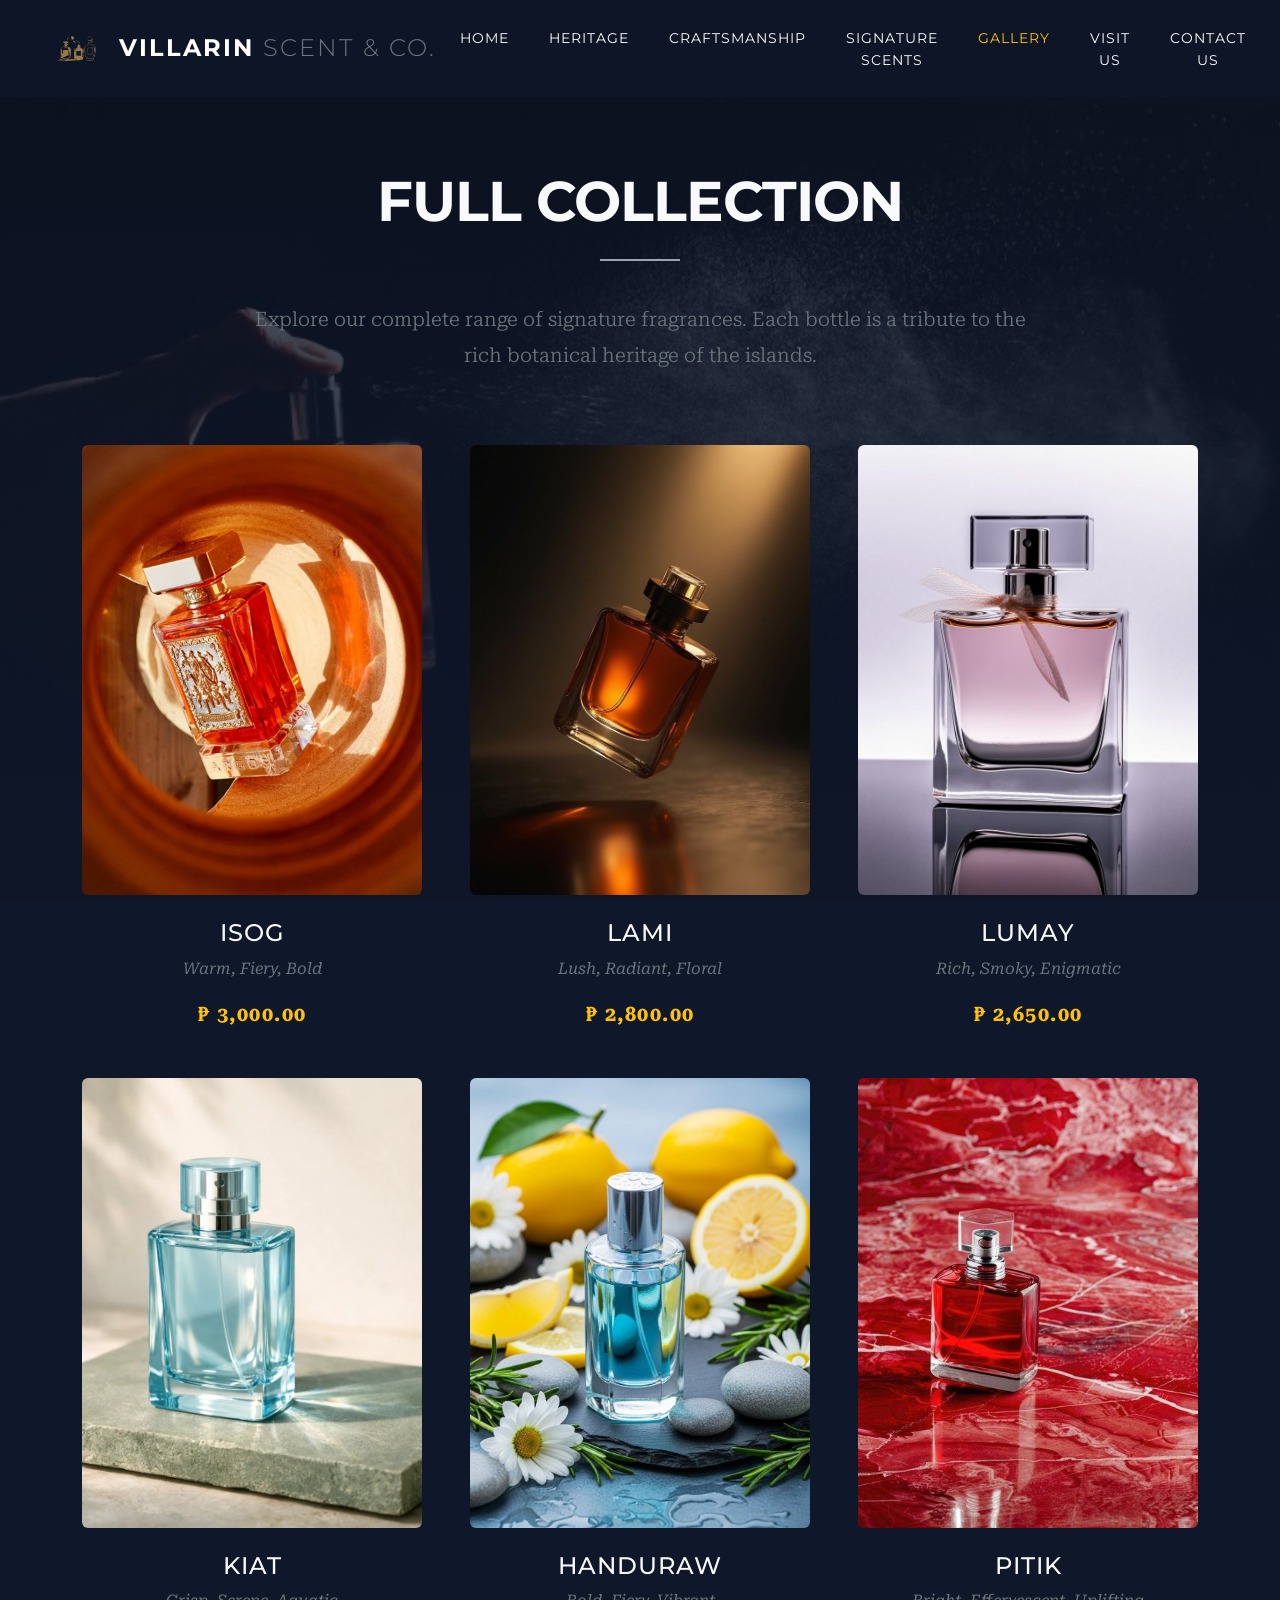
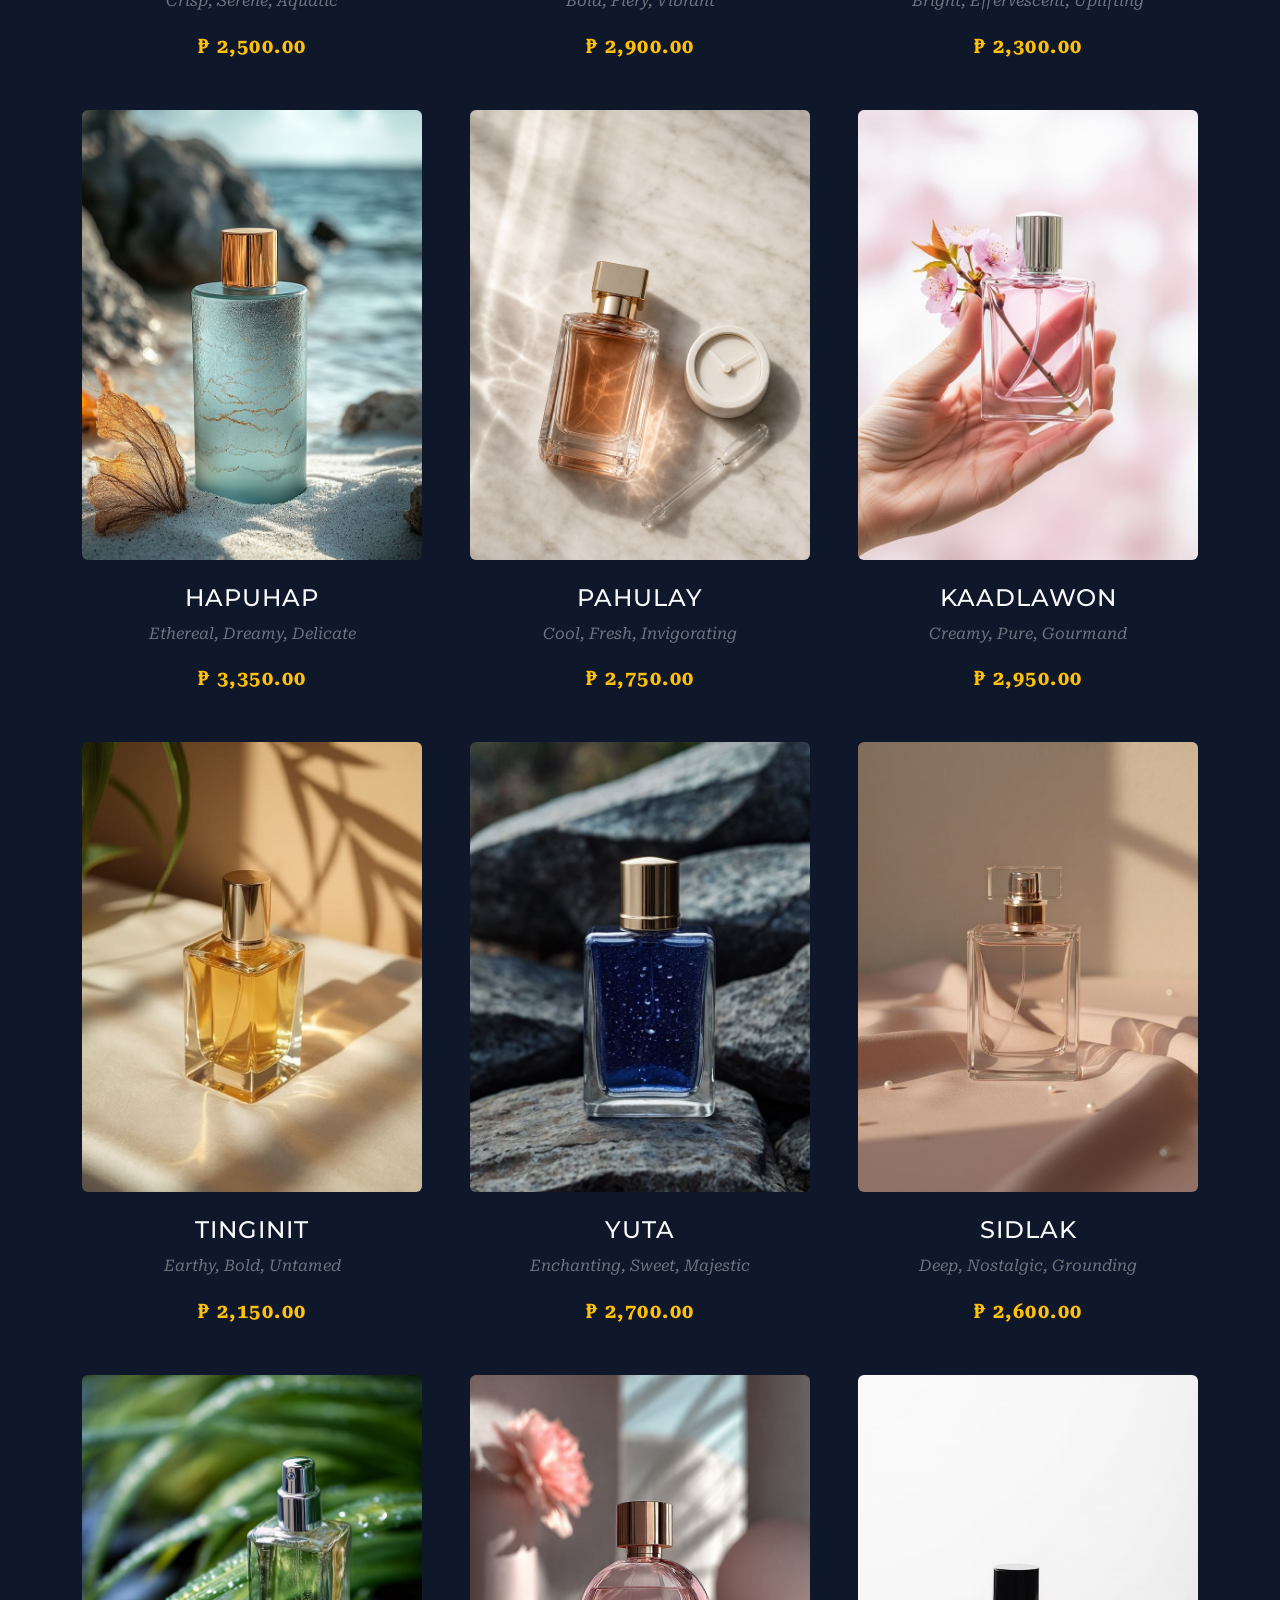
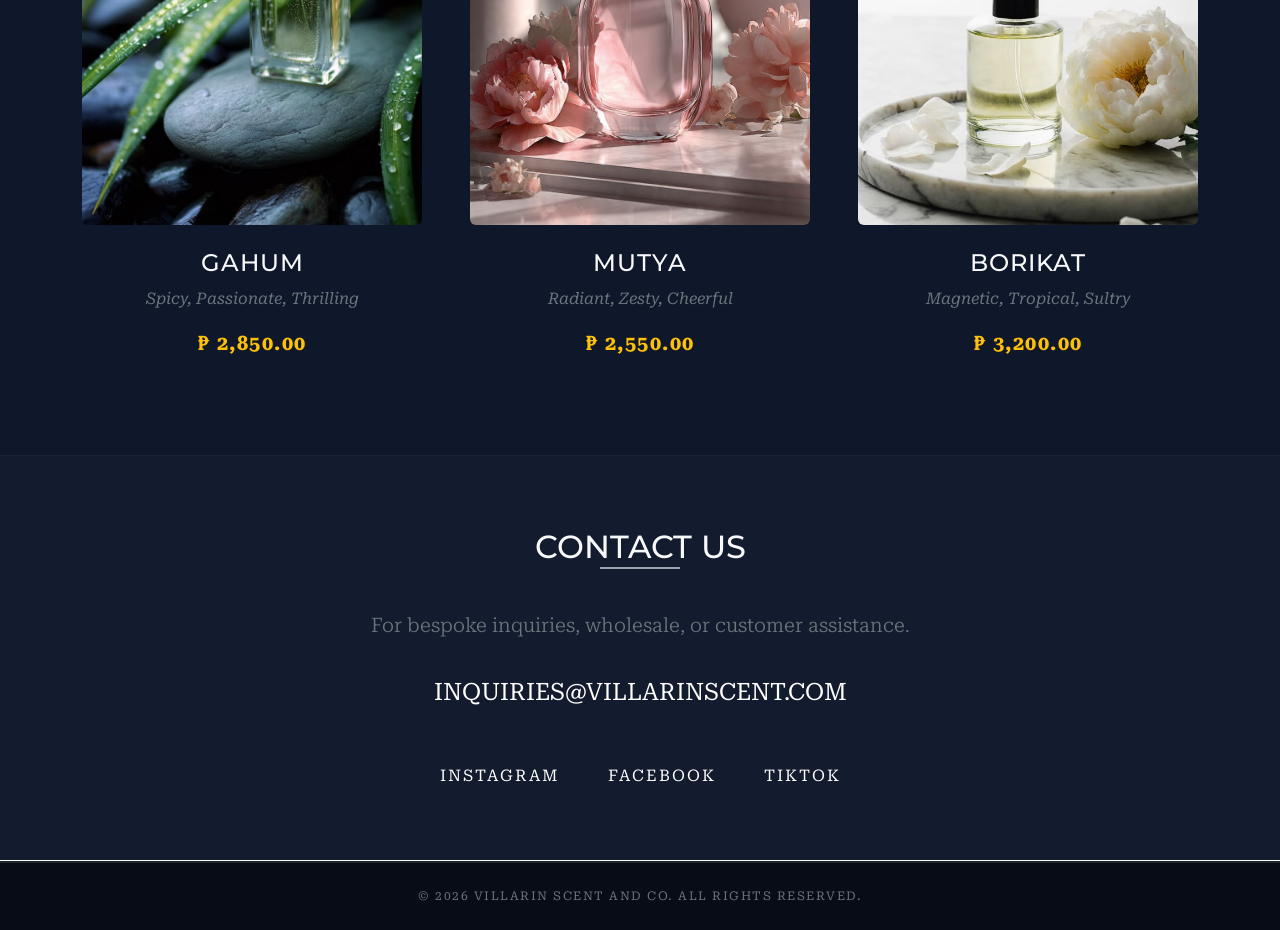
==== gallery.html @ 228c2912 "[adding gallery.html - full collection]" ====
<!DOCTYPE html>
<html lang="en">
<head>
    <meta charset="UTF-8">
    <meta name="viewport" content="width=device-width, initial-scale=1.0">
    <title>Gallery | Villarin Scent and Co.</title>
    
    <link rel="preconnect" href="https://fonts.googleapis.com">
    <link rel="preconnect" href="https://fonts.gstatic.com" crossorigin>
    <link href="https://fonts.googleapis.com/css2?family=Montserrat:wght@400;600;800&family=Roboto+Serif:ital,wght@0,300;0,400;1,300&display=swap" rel="stylesheet">
    
    <link href="https://cdn.jsdelivr.net/npm/bootstrap@5.3.3/dist/css/bootstrap.min.css" rel="stylesheet">
    <link rel="stylesheet" href="css/style.css">
</head>

<body class="text-light">

    <div class="global-bg"></div>

    <nav class="navbar navbar-expand-lg fixed-top glass-panel py-3">
        <div class="container-fluid px-4 px-md-5">
            <a href="index.html#home" class="navbar-brand d-flex align-items-center gap-3">
                <img src="images/villarin scent and co. logo.png" alt="Villarin Logo" class="brand-icon">
                <span class="fs-4 fw-bolder text-white text-uppercase" style="letter-spacing: 2px;">Villarin <span class="fw-light text-secondary">Scent & Co.</span></span>
            </a>
            
            <button class="navbar-toggler border-0 shadow-none text-white fs-2 p-0" type="button" data-bs-toggle="collapse" data-bs-target="#mainNav"> ☰ </button>
            
            <div class="collapse navbar-collapse" id="mainNav">
                <ul class="navbar-nav ms-auto gap-lg-4 text-center mt-4 mt-lg-0">
                    <li class="nav-item"><a class="nav-link custom-nav-link text-white text-uppercase" href="index.html#home">Home</a></li>
                    <li class="nav-item"><a class="nav-link custom-nav-link text-white text-uppercase" href="index.html#heritage">Heritage</a></li>
                    <li class="nav-item"><a class="nav-link custom-nav-link text-white text-uppercase" href="index.html#craftsmanship">Craftsmanship</a></li>
                    <li class="nav-item"><a class="nav-link custom-nav-link text-white text-uppercase" href="index.html#signature-scents">Signature Scents</a></li>
                    <li class="nav-item"><a class="nav-link text-warning text-uppercase position-relative" style="letter-spacing: 1px; font-size: 0.85rem;" href="gallery.html">Gallery</a></li>
                    <li class="nav-item"><a class="nav-link custom-nav-link text-white text-uppercase" href="index.html#visit-us">Visit Us</a></li>
                    <li class="nav-item"><a class="nav-link custom-nav-link text-white text-uppercase" href="#contact-us">Contact Us</a></li>
                </ul>
            </div>
        </div>
    </nav>

    <section class="pt-5 mt-5 pb-2 scroll-reveal">
        <div class="container text-center pt-5 mt-4">
            <h1 class="display-4 fw-bolder text-uppercase mb-0" style="letter-spacing: -1px;">Full Collection</h1>
            <div class="divider mt-4"></div>
            <p class="lead text-secondary mx-auto" style="max-width: 800px; line-height: 1.8;">
                Explore our complete range of signature fragrances. Each bottle is a tribute to the rich botanical heritage of the islands.
            </p>
        </div>
    </section>

    <section class="pb-5 my-5 scroll-reveal">
        <div class="container">
            <div class="row g-5 justify-content-center">
                
                <div class="col-md-6 col-lg-4">
                    <div class="product-card w-100 h-100" style="flex: auto;">
                        <div class="product-image rounded" style="background-image: url('images/Isog.jpg');">
                            <a href="#" class="image-overlay view-details-btn" 
                               data-title="Isog" 
                               data-price="₱ 3,000.00" 
                               data-notes="Black Pepper, Smoked Vetiver, Roasted Cacao" 
                               data-desc="A fierce, unapologetic scent capturing the bold spirit of tropical nights, blending smoky woods and sharp spices for a confident, lasting impression." 
                               data-image="images/Isog.jpg">
                               <span class="text-uppercase border border-white text-white py-2 px-4">View Details</span>
                            </a>
                        </div>
                        <h3 class="text-uppercase mt-4 fs-4 text-center" style="letter-spacing: 1px;">Isog</h3>
                        <p class="text-secondary fst-italic text-center mt-2">Warm, Fiery, Bold</p>
                        <div class="text-warning fw-bold text-center mt-2 fs-5" style="letter-spacing: 1.5px;">₱ 3,000.00</div>
                    </div>
                </div>

                <div class="col-md-6 col-lg-4">
                    <div class="product-card w-100 h-100" style="flex: auto;">
                        <div class="product-image rounded" style="background-image: url('images/Lami.jpg');">
                            <a href="#" class="image-overlay view-details-btn" 
                               data-title="Lami" 
                               data-price="₱ 2,800.00" 
                               data-notes="Toasted Coconut, Cassava Syrup, Vanilla Extract" 
                               data-desc="An irresistibly gourmand aura that melts into the skin like a decadent native dessert, designed to tempt and intoxicate the senses." 
                               data-image="images/Lami.jpg">
                               <span class="text-uppercase border border-white text-white py-2 px-4">View Details</span>
                            </a>
                        </div>
                        <h3 class="text-uppercase mt-4 fs-4 text-center" style="letter-spacing: 1px;">Lami</h3>
                        <p class="text-secondary fst-italic text-center mt-2">Lush, Radiant, Floral</p>
                        <div class="text-warning fw-bold text-center mt-2 fs-5" style="letter-spacing: 1.5px;">₱ 2,800.00</div>
                    </div>
                </div>

                <div class="col-md-6 col-lg-4">
                    <div class="product-card w-100 h-100" style="flex: auto;">
                        <div class="product-image rounded" style="background-image: url('images/Lumay.jpg');">
                            <a href="#" class="image-overlay view-details-btn" 
                               data-title="Lumay" 
                               data-price="₱ 2,650.00" 
                               data-notes="Night-Blooming Jasmine, Agarwood (Oud), Manila Elemi" 
                               data-desc="A mysterious elixir inspired by traditional love potions, weaving dark florals and rich resins into a magnetic, hypnotic trail." 
                               data-image="images/Lumay.jpg">
                               <span class="text-uppercase border border-white text-white py-2 px-4">View Details</span>
                            </a>
                        </div>
                        <h3 class="text-uppercase mt-4 fs-4 text-center" style="letter-spacing: 1px;">Lumay</h3>
                        <p class="text-secondary fst-italic text-center mt-2">Rich, Smoky, Enigmatic</p>
                        <div class="text-warning fw-bold text-center mt-2 fs-5" style="letter-spacing: 1.5px;">₱ 2,650.00</div>
                    </div>
                </div>

                <div class="col-md-6 col-lg-4">
                    <div class="product-card w-100 h-100" style="flex: auto;">
                        <div class="product-image rounded" style="background-image: url('images/Kiat.jpg');">
                            <a href="#" class="image-overlay view-details-btn" 
                               data-title="Kiat" 
                               data-price="₱ 2,500.00" 
                               data-notes="Calamansi, Green Mango, Pink Peppercorn" 
                               data-desc="A slightly mischievous and highly energetic burst of zesty local citrus, perfect for a playful, carefree spirit dancing under the sun." 
                               data-image="images/Kiat.jpg">
                               <span class="text-uppercase border border-white text-white py-2 px-4">View Details</span>
                            </a>
                        </div>
                        <h3 class="text-uppercase mt-4 fs-4 text-center" style="letter-spacing: 1px;">Kiat</h3>
                        <p class="text-secondary fst-italic text-center mt-2">Crisp, Serene, Aquatic</p>
                        <div class="text-warning fw-bold text-center mt-2 fs-5" style="letter-spacing: 1.5px;">₱ 2,500.00</div>
                    </div>
                </div>

                <div class="col-md-6 col-lg-4">
                    <div class="product-card w-100 h-100" style="flex: auto;">
                        <div class="product-image rounded" style="background-image: url('images/Handuraw.jpg');">
                            <a href="#" class="image-overlay view-details-btn" 
                               data-title="Handuraw" 
                               data-price="₱ 2,900.00" 
                               data-notes="Petrichor, Bamboo Leaves, Pandan, Cedarwood" 
                               data-desc="A dreamy fragrance that carries the comforting breeze of the province, blending the soothing essence of damp earth with fresh greenery." 
                               data-image="images/Handuraw.jpg">
                               <span class="text-uppercase border border-white text-white py-2 px-4">View Details</span>
                            </a>
                        </div>
                        <h3 class="text-uppercase mt-4 fs-4 text-center" style="letter-spacing: 1px;">Handuraw</h3>
                        <p class="text-secondary fst-italic text-center mt-2">Bold, Fiery, Vibrant</p>
                        <div class="text-warning fw-bold text-center mt-2 fs-5" style="letter-spacing: 1.5px;">₱ 2,900.00</div>
                    </div>
                </div>

                <div class="col-md-6 col-lg-4">
                    <div class="product-card w-100 h-100" style="flex: auto;">
                        <div class="product-image rounded" style="background-image: url('images/Pitik.jpg');">
                            <a href="#" class="image-overlay view-details-btn" 
                               data-title="Pitik" 
                               data-price="₱ 2,300.00" 
                               data-notes="Cardamom, Rose Petals, Warm Amber" 
                               data-desc="A rhythmic scent mimicking a quickening pulse, balancing soft, warm spices with delicate floral whispers for moments of deep romance." 
                               data-image="images/Pitik.jpg">
                               <span class="text-uppercase border border-white text-white py-2 px-4">View Details</span>
                            </a>
                        </div>
                        <h3 class="text-uppercase mt-4 fs-4 text-center" style="letter-spacing: 1px;">Pitik</h3>
                        <p class="text-secondary fst-italic text-center mt-2">Bright, Effervescent, Uplifting</p>
                        <div class="text-warning fw-bold text-center mt-2 fs-5" style="letter-spacing: 1.5px;">₱ 2,300.00</div>
                    </div>
                </div>

                <div class="col-md-6 col-lg-4">
                    <div class="product-card w-100 h-100" style="flex: auto;">
                        <div class="product-image rounded" style="background-image: url('images/Hapuhap.jpg');">
                            <a href="#" class="image-overlay view-details-btn" 
                               data-title="Hapuhap" 
                               data-price="₱ 3,350.00" 
                               data-notes="Rice Milk, Orris Root, Cashmeran" 
                               data-desc="A gentle, powdery fragrance that feels like a soft caress on the skin, delivering a deeply soothing and milky embrace." 
                               data-image="images/Hapuhap.jpg">
                               <span class="text-uppercase border border-white text-white py-2 px-4">View Details</span>
                            </a>
                        </div>
                        <h3 class="text-uppercase mt-4 fs-4 text-center" style="letter-spacing: 1px;">Hapuhap</h3>
                        <p class="text-secondary fst-italic text-center mt-2">Ethereal, Dreamy, Delicate</p>
                        <div class="text-warning fw-bold text-center mt-2 fs-5" style="letter-spacing: 1.5px;">₱ 3,350.00</div>
                    </div>
                </div>

                <div class="col-md-6 col-lg-4">
                    <div class="product-card w-100 h-100" style="flex: auto;">
                        <div class="product-image rounded" style="background-image: url('images/Pahulay.jpg');">
                            <a href="#" class="image-overlay view-details-btn" 
                               data-title="Pahulay" 
                               data-price="₱ 2,750.00" 
                               data-notes="Eucalyptus, Copal Resin, White Tea" 
                               data-desc="A serene, restorative escape that wraps the wearer in a quiet blanket of calming herbs and soft woods for absolute relaxation." 
                               data-image="images/Pahulay.jpg">
                               <span class="text-uppercase border border-white text-white py-2 px-4">View Details</span>
                            </a>
                        </div>
                        <h3 class="text-uppercase mt-4 fs-4 text-center" style="letter-spacing: 1px;">Pahulay</h3>
                        <p class="text-secondary fst-italic text-center mt-2">Cool, Fresh, Invigorating</p>
                        <div class="text-warning fw-bold text-center mt-2 fs-5" style="letter-spacing: 1.5px;">₱ 2,750.00</div>
                    </div>
                </div>

                <div class="col-md-6 col-lg-4">
                    <div class="product-card w-100 h-100" style="flex: auto;">
                        <div class="product-image rounded" style="background-image: url('images/Kaadlawon.jpg');">
                            <a href="#" class="image-overlay view-details-btn" 
                               data-title="Kaadlawon" 
                               data-price="₱ 2,950.00" 
                               data-notes="Morning Dew, Lemongrass, Pomelo" 
                               data-desc="A crisp, dewy scent embodying the quiet promise of early morning, washing over the skin with clean, green clarity." 
                               data-image="images/Kaadlawon.jpg">
                               <span class="text-uppercase border border-white text-white py-2 px-4">View Details</span>
                            </a>
                        </div>
                        <h3 class="text-uppercase mt-4 fs-4 text-center" style="letter-spacing: 1px;">Kaadlawon</h3>
                        <p class="text-secondary fst-italic text-center mt-2">Creamy, Pure, Gourmand</p>
                        <div class="text-warning fw-bold text-center mt-2 fs-5" style="letter-spacing: 1.5px;">₱ 2,950.00</div>
                    </div>
                </div>

                <div class="col-md-6 col-lg-4">
                    <div class="product-card w-100 h-100" style="flex: auto;">
                        <div class="product-image rounded" style="background-image: url('images/Tinginit.jpg');">
                            <a href="#" class="image-overlay view-details-btn" 
                               data-title="Tinginit" 
                               data-price="₱ 2,150.00" 
                               data-notes="Pineapple, Coconut Water, Sea Breeze Accord" 
                               data-desc="A sun-drenched celebration of the tropical dry season, radiating pure heat and joy through ripe fruits and warm, salty breezes." 
                               data-image="images/Tinginit.jpg">
                               <span class="text-uppercase border border-white text-white py-2 px-4">View Details</span>
                            </a>
                        </div>
                        <h3 class="text-uppercase mt-4 fs-4 text-center" style="letter-spacing: 1px;">Tinginit</h3>
                        <p class="text-secondary fst-italic text-center mt-2">Earthy, Bold, Untamed</p>
                        <div class="text-warning fw-bold text-center mt-2 fs-5" style="letter-spacing: 1.5px;">₱ 2,150.00</div>
                    </div>
                </div>

                <div class="col-md-6 col-lg-4">
                    <div class="product-card w-100 h-100" style="flex: auto;">
                        <div class="product-image rounded" style="background-image: url('images/Yuta.jpg');">
                            <a href="#" class="image-overlay view-details-btn" 
                               data-title="Yuta" 
                               data-price="₱ 2,700.00" 
                               data-notes="Vetiver Roots, Oakmoss, Sun-baked Clay" 
                               data-desc="A raw, grounding tribute to fertile island soil, evoking the nostalgic sensation of walking barefoot on sun-warmed clay." 
                               data-image="images/Yuta.jpg">
                               <span class="text-uppercase border border-white text-white py-2 px-4">View Details</span>
                            </a>
                        </div>
                        <h3 class="text-uppercase mt-4 fs-4 text-center" style="letter-spacing: 1px;">Yuta</h3>
                        <p class="text-secondary fst-italic text-center mt-2">Enchanting, Sweet, Majestic</p>
                        <div class="text-warning fw-bold text-center mt-2 fs-5" style="letter-spacing: 1.5px;">₱ 2,700.00</div>
                    </div>
                </div>

                <div class="col-md-6 col-lg-4">
                    <div class="product-card w-100 h-100" style="flex: auto;">
                        <div class="product-image rounded" style="background-image: url('images/Sidlak.jpg');">
                            <a href="#" class="image-overlay view-details-btn" 
                               data-title="Sidlak" 
                               data-price="₱ 2,600.00" 
                               data-notes="Star Fruit (Balimbing), Ambergris, Ginger" 
                               data-desc="A brilliantly radiant fragrance that catches the light, sparkling with vibrant, juicy fruits before drying down to a golden finish." 
                               data-image="images/Sidlak.jpg">
                               <span class="text-uppercase border border-white text-white py-2 px-4">View Details</span>
                            </a>
                        </div>
                        <h3 class="text-uppercase mt-4 fs-4 text-center" style="letter-spacing: 1px;">Sidlak</h3>
                        <p class="text-secondary fst-italic text-center mt-2">Deep, Nostalgic, Grounding</p>
                        <div class="text-warning fw-bold text-center mt-2 fs-5" style="letter-spacing: 1.5px;">₱ 2,600.00</div>
                    </div>
                </div>

                <div class="col-md-6 col-lg-4">
                    <div class="product-card w-100 h-100" style="flex: auto;">
                        <div class="product-image rounded" style="background-image: url('images/Gahum.jpg');">
                            <a href="#" class="image-overlay view-details-btn" 
                               data-title="Gahum" 
                               data-price="₱ 2,850.00" 
                               data-notes="Philippine Mahogany, Tobacco Leaf, Dark Amber" 
                               data-desc="An authoritative, majestic blend grounded in ancient trees and rich earth, radiating a quiet but undeniable natural strength." 
                               data-image="images/Gahum.jpg">
                               <span class="text-uppercase border border-white text-white py-2 px-4">View Details</span>
                            </a>
                        </div>
                        <h3 class="text-uppercase mt-4 fs-4 text-center" style="letter-spacing: 1px;">Gahum</h3>
                        <p class="text-secondary fst-italic text-center mt-2">Spicy, Passionate, Thrilling</p>
                        <div class="text-warning fw-bold text-center mt-2 fs-5" style="letter-spacing: 1.5px;">₱ 2,850.00</div>
                    </div>
                </div>

                <div class="col-md-6 col-lg-4">
                    <div class="product-card w-100 h-100" style="flex: auto;">
                        <div class="product-image rounded" style="background-image: url('images/Mutya.jpg');">
                            <a href="#" class="image-overlay view-details-btn" 
                               data-title="Mutya" 
                               data-price="₱ 2,550.00" 
                               data-notes="Water Lily, Sea Salt, Sampaguita" 
                               data-desc="A luminous, graceful scent highlighting raw natural beauty, glowing with a watery freshness reminiscent of pearls resting on tropical shores." 
                               data-image="images/Mutya.jpg">
                               <span class="text-uppercase border border-white text-white py-2 px-4">View Details</span>
                            </a>
                        </div>
                        <h3 class="text-uppercase mt-4 fs-4 text-center" style="letter-spacing: 1px;">Mutya</h3>
                        <p class="text-secondary fst-italic text-center mt-2">Radiant, Zesty, Cheerful</p>
                        <div class="text-warning fw-bold text-center mt-2 fs-5" style="letter-spacing: 1.5px;">₱ 2,550.00</div>
                    </div>
                </div>

                <div class="col-md-6 col-lg-4">
                    <div class="product-card w-100 h-100" style="flex: auto;">
                        <div class="product-image rounded" style="background-image: url('images/Borikat.jpg');">
                            <a href="#" class="image-overlay view-details-btn" 
                               data-title="Borikat" 
                               data-price="₱ 3,200.00" 
                               data-notes="Frangipani (Kalachuchi), Guaiac Wood, Tonka Bean" 
                               data-desc="A hauntingly beautiful blend of rare island blooms and deep woods, creating a sillage that lingers in the room long after you leave." 
                               data-image="images/Borikat.jpg">
                               <span class="text-uppercase border border-white text-white py-2 px-4">View Details</span>
                            </a>
                        </div>
                        <h3 class="text-uppercase mt-4 fs-4 text-center" style="letter-spacing: 1px;">Borikat</h3>
                        <p class="text-secondary fst-italic text-center mt-2">Magnetic, Tropical, Sultry</p>
                        <div class="text-warning fw-bold text-center mt-2 fs-5" style="letter-spacing: 1.5px;">₱ 3,200.00</div>
                    </div>
                </div>

            </div>
        </div>
    </section>

    <section id="contact-us" class="bg-alt pt-5 mt-5 pb-4 mb-0 scroll-reveal">
        <div class="container text-center py-4">
            <h2 class="text-uppercase mb-0">Contact Us</h2>
            <div class="divider"></div>
            <p class="lead text-secondary">For bespoke inquiries, wholesale, or customer assistance.</p>
            <a href="mailto:inquiries@villarinscent.com" class="email-link mt-3 text-uppercase text-white text-decoration-none pb-1 fs-4 d-inline-block">inquiries@villarinscent.com</a>
            
            <div class="d-flex justify-content-center gap-5 mt-5 pb-4">
                <a href="#" class="social-link text-white text-uppercase text-decoration-none" style="letter-spacing: 2px;">Instagram</a>
                <a href="#" class="social-link text-white text-uppercase text-decoration-none" style="letter-spacing: 2px;">Facebook</a>
                <a href="#" class="social-link text-white text-uppercase text-decoration-none" style="letter-spacing: 2px;">TikTok</a>
            </div>
        </div>
    </section>

    <footer class="text-center py-4 border-top border-secondary border-opacity-25" style="background-color: #080c17;">
        <p class="mb-0 text-secondary text-uppercase" style="font-size: 0.75rem; letter-spacing: 1.5px;">&copy; 2026 Villarin Scent and Co. All rights reserved.</p>
    </footer>

    <div class="modal fade" id="productModal" tabindex="-1" aria-hidden="true">
        <div class="modal-dialog modal-dialog-centered modal-xl">
            <div class="modal-content glass-panel border-secondary border-opacity-25 text-light overflow-hidden">
                <button type="button" class="btn-close btn-close-white position-absolute top-0 end-0 m-4 z-3" data-bs-dismiss="modal" aria-label="Close"></button>
                <div class="row g-0">
                    <div class="col-lg-6" id="modal-img" style="min-height: 400px; background-size: cover; background-position: center;"></div>
                    <div class="col-lg-6 p-4 p-md-5 d-flex flex-column justify-content-center">
                        <h3 id="modal-title" class="text-uppercase mb-2 display-6">Product Title</h3>
                        <div class="text-warning fw-bold fs-4 mb-4" id="modal-price">₱ 0.00</div>
                        <div style="width: 40px; height: 2px; background-color: #9ca3af; margin-bottom: 1.5rem;"></div>
                        <p id="modal-desc" class="line-height-lg text-light mb-4">Description</p>
                        
                        <div class="p-4 mb-4 border-start border-warning border-3" style="background: rgba(255, 255, 255, 0.03);">
                            <span class="text-uppercase text-secondary d-block mb-2" style="font-size: 0.85rem; letter-spacing: 2px;">Key Notes:</span>
                            <p id="modal-notes-text" class="fst-italic mb-0">Notes go here.</p>
                        </div>
                        
                        <a href="#contact-us" id="modal-buy-btn" class="cta-button text-uppercase d-inline-block px-5 py-3 text-center" style="width: fit-content;">Inquire Now</a>
                    </div>
                </div>
            </div>
        </div>
    </div>

    <script src="https://cdn.jsdelivr.net/npm/bootstrap@5.3.3/dist/js/bootstrap.bundle.min.js"></script>
    <script src="js/script.js"></script>
    
</body>
</html>
---- css/style.css ----
html {
    scroll-behavior: smooth;
    scroll-padding-top: 100px; 
}

:root {
    --color-dark: #0f172a;
    --font-heading: 'Montserrat', sans-serif;
    --font-body: 'Roboto Serif', serif;
}

body {
    background-color: var(--color-dark);
    font-family: var(--font-body);
    line-height: 1.6;
    -webkit-font-smoothing: antialiased;
    overflow-x: hidden;
}

h1, h2, h3, h4, h5, h6, .navbar-brand, .nav-link, .cta-button {
    font-family: var(--font-heading);
}

/* Global Background */
.global-bg {
    position: fixed;
    top: 0;
    left: 0;
    width: 100%;
    height: 100vh;
    background: url('../images/cover.jpg') no-repeat center center/cover;
    z-index: -2;
}

.global-bg::after {
    content: '';
    position: absolute;
    top: 0;
    left: 0;
    width: 100%;
    height: 100%;
    background: linear-gradient(to bottom, rgba(15, 23, 42, 0.7), rgba(15, 23, 42, 0.95));
}

/* Glassmorphism Reusable Class */
.glass-panel {
    background: rgba(15, 23, 42, 0.75) !important;
    backdrop-filter: blur(16px);
    -webkit-backdrop-filter: blur(16px);
}

.bg-alt {
    background-color: rgba(255, 255, 255, 0.02);
    border-top: 1px solid rgba(255, 255, 255, 0.03);
    border-bottom: 1px solid rgba(255, 255, 255, 0.03);
}

.brand-icon {
    height: 55px; 
    width: auto;
    object-fit: contain;
}

/* Nav Link Hover Underline */
.custom-nav-link {
    font-size: 0.85rem;
    letter-spacing: 1px;
    position: relative;
    padding-bottom: 5px;
    transition: color 0.3s ease;
}

.custom-nav-link::after {
    content: '';
    position: absolute;
    width: 0;
    height: 2px;
    bottom: 0;
    left: 50%;
    background-color: #ffffff;
    transition: all 0.4s cubic-bezier(0.25, 0.8, 0.25, 1);
    transform: translateX(-50%);
}

.custom-nav-link:hover::after {
    width: 100%; 
}

/* Animated Divider */
.divider {
    width: 50px;
    height: 2px;
    background-color: #9ca3af;
    margin: 0 auto 2.5rem auto;
    transition: width 0.6s cubic-bezier(0.25, 0.8, 0.25, 1);
}

.scroll-reveal.active .divider {
    width: 80px; 
}

/* Animations */
.fade-in-load {
    animation: fadeInUp 1.2s cubic-bezier(0.25, 0.8, 0.25, 1) forwards;
    opacity: 0;
    transform: translateY(30px);
}

@keyframes fadeInUp {
    to { opacity: 1; transform: translateY(0); }
}

.scroll-reveal {
    opacity: 0;
    transform: translateY(40px);
    transition: opacity 0.8s ease-out, transform 0.8s cubic-bezier(0.25, 0.8, 0.25, 1);
}

.scroll-reveal.active {
    opacity: 1;
    transform: translateY(0);
}

/* Custom Button Fill Animation */
.cta-button {
    border: 1px solid #ffffff;
    color: #ffffff;
    text-decoration: none;
    letter-spacing: 2px;
    font-size: 0.9rem;
    position: relative;
    overflow: hidden;
    transition: all 0.4s ease;
    z-index: 1;
    background: rgba(255, 255, 255, 0.05);
    backdrop-filter: blur(4px);
    cursor: pointer;
}

.cta-button::before {
    content: '';
    position: absolute;
    top: 0;
    left: 0;
    width: 0%;
    height: 100%;
    background-color: #ffffff;
    transition: all 0.5s cubic-bezier(0.25, 0.8, 0.25, 1);
    z-index: -1;
}

.cta-button:hover::before {
    width: 100%; 
}

.cta-button:hover {
    color: #0f172a;
    box-shadow: 0 0 20px rgba(255, 255, 255, 0.3);
}

/* Carousel & Product Cards */
.carousel-wrapper {
    position: relative;
    display: flex;
    align-items: center;
    width: 100%;
}

.carousel-track {
    display: flex;
    gap: 2.5rem;
    overflow-x: auto;
    scroll-snap-type: x mandatory;
    scroll-behavior: smooth;
    padding-bottom: 2rem;
    scrollbar-width: none;
    -ms-overflow-style: none;
    width: 100%;
}

.carousel-track::-webkit-scrollbar { display: none; }

.product-card {
    flex: 0 0 calc((100% - 5rem) / 3); 
    scroll-snap-align: start;
    transition: transform 0.4s ease, box-shadow 0.4s ease;
}

.product-card:hover {
    transform: translateY(-12px);
    box-shadow: 0 20px 40px -15px rgba(234, 179, 8, 0.15); 
}

.product-image {
    height: 450px; 
    background-color: #080c17;
    background-size: cover; 
    background-position: center; 
    position: relative;
    overflow: hidden; 
}

a.image-overlay {
    position: absolute;
    top: 0; left: 0; width: 100%; height: 100%;
    background: rgba(15, 23, 42, 0.5);
    backdrop-filter: blur(6px);
    -webkit-backdrop-filter: blur(6px);
    display: flex;
    align-items: center;
    justify-content: center;
    opacity: 0;
    text-decoration: none;
    transition: all 0.4s ease;
}

.product-image:hover .image-overlay { opacity: 1; }

.image-overlay span {
    font-family: var(--font-heading);
    font-size: 0.8rem;
    letter-spacing: 2px;
    transform: translateY(20px);
    transition: transform 0.4s cubic-bezier(0.25, 0.8, 0.25, 1);
}

.product-image:hover .image-overlay span { transform: translateY(0); }

/* Carousel Navigation Buttons */
.carousel-btn {
    position: absolute;
    top: 225px;
    background: rgba(15, 23, 42, 0.7);
    border: 1px solid rgba(255, 255, 255, 0.15);
    color: #ffffff;
    width: 55px; height: 55px;
    border-radius: 50%;
    font-size: 1.2rem;
    z-index: 10;
    display: flex; align-items: center; justify-content: center;
    backdrop-filter: blur(8px);
    transition: all 0.4s cubic-bezier(0.25, 0.8, 0.25, 1);
}

.carousel-btn:hover {
    background: #ffffff;
    color: #0f172a;
    transform: scale(1.15);
    box-shadow: 0 0 20px rgba(255, 255, 255, 0.2);
}

.prev-btn { left: -27px; }
.next-btn { right: -27px; }

/* Links */
.email-link::after {
    content: ''; position: absolute; width: 100%; height: 1px; bottom: 0; left: 0;
    background-color: #ffffff;
    transition: width 0.4s cubic-bezier(0.25, 0.8, 0.25, 1);
}

.email-link:hover::after { width: 0%; }
.email-link:hover { color: #9ca3af !important; }

.social-link { transition: color 0.3s ease, transform 0.3s ease; }
.social-link:hover { color: #eab308 !important; transform: translateY(-4px); }

/* Responsive adjustments */
@media (max-width: 950px) { .product-card { flex: 0 0 calc((100% - 2.5rem) / 2); } }
@media (max-width: 600px) { 
    .product-card { flex: 0 0 100%; } 
    .product-image { height: 400px; }
    .prev-btn { left: 10px; } .next-btn { right: 10px; }
    .carousel-btn { width: 45px; height: 45px; font-size: 1rem; }
}
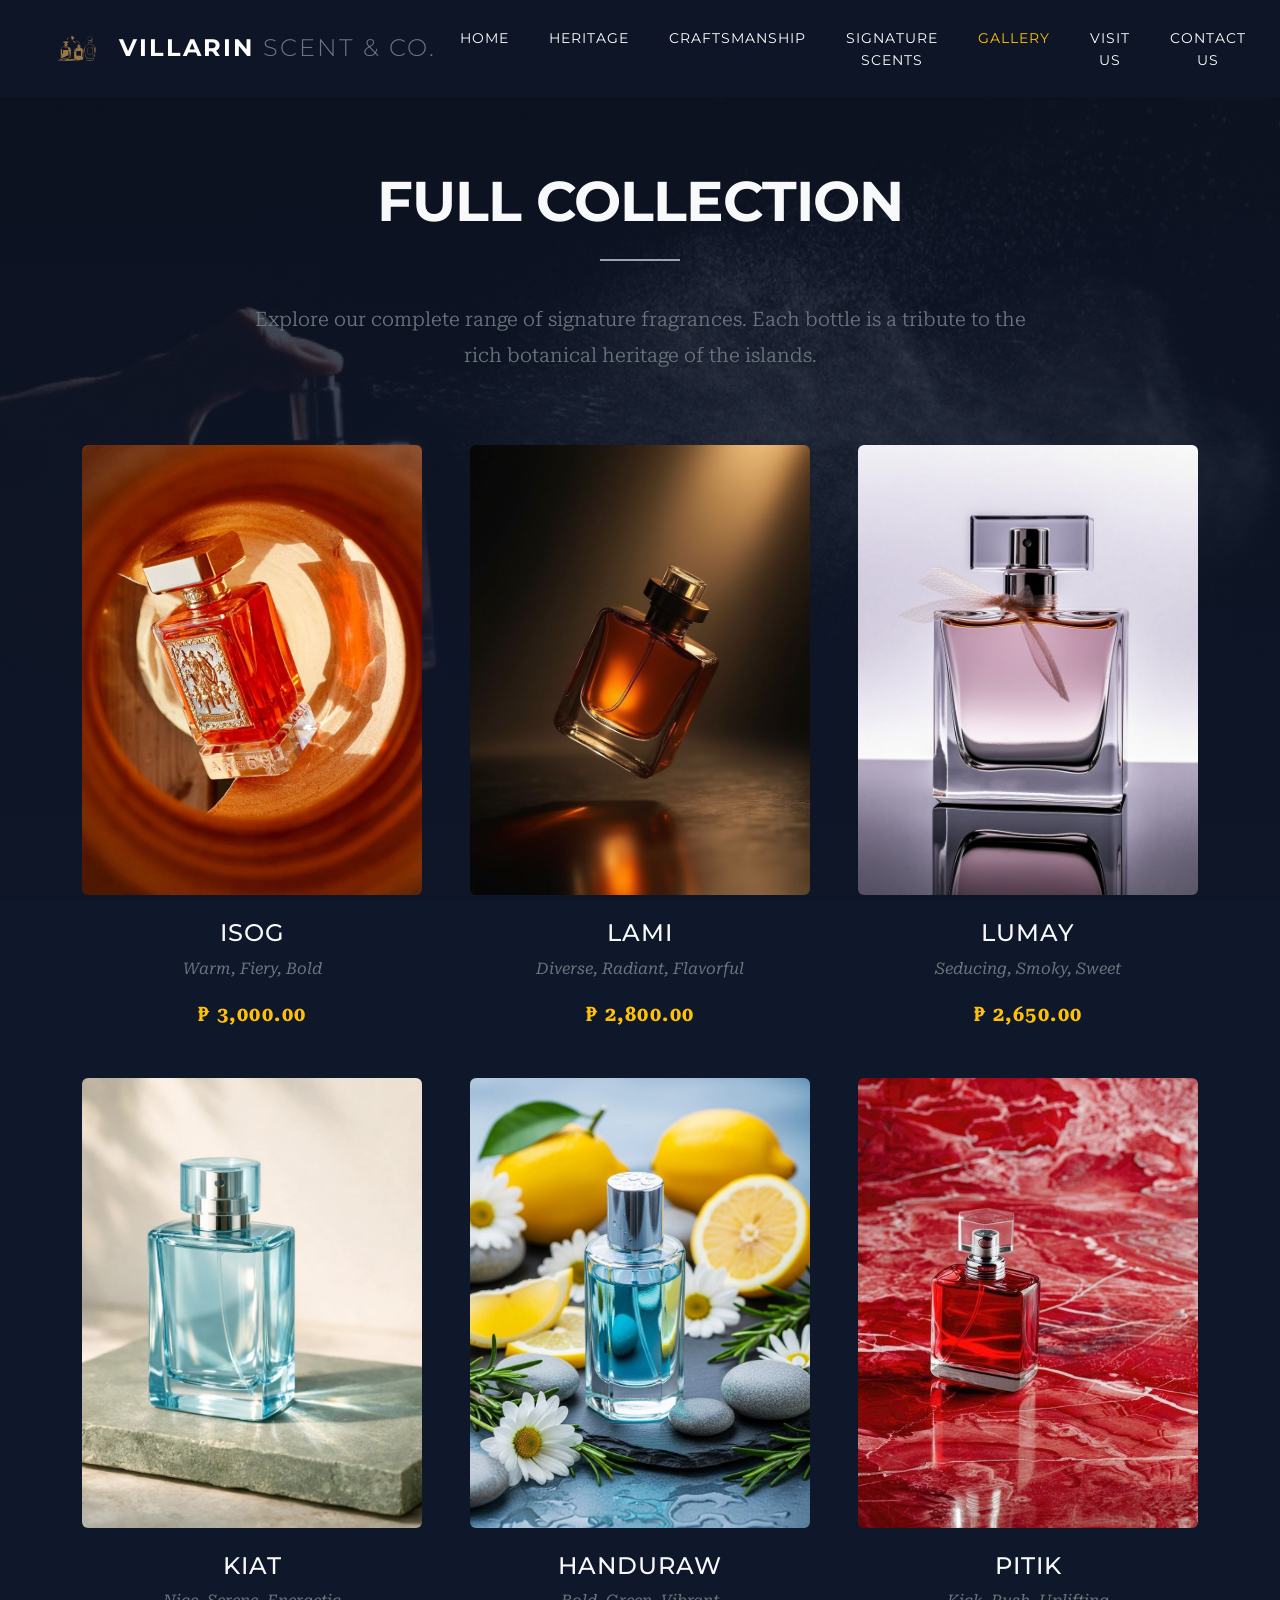
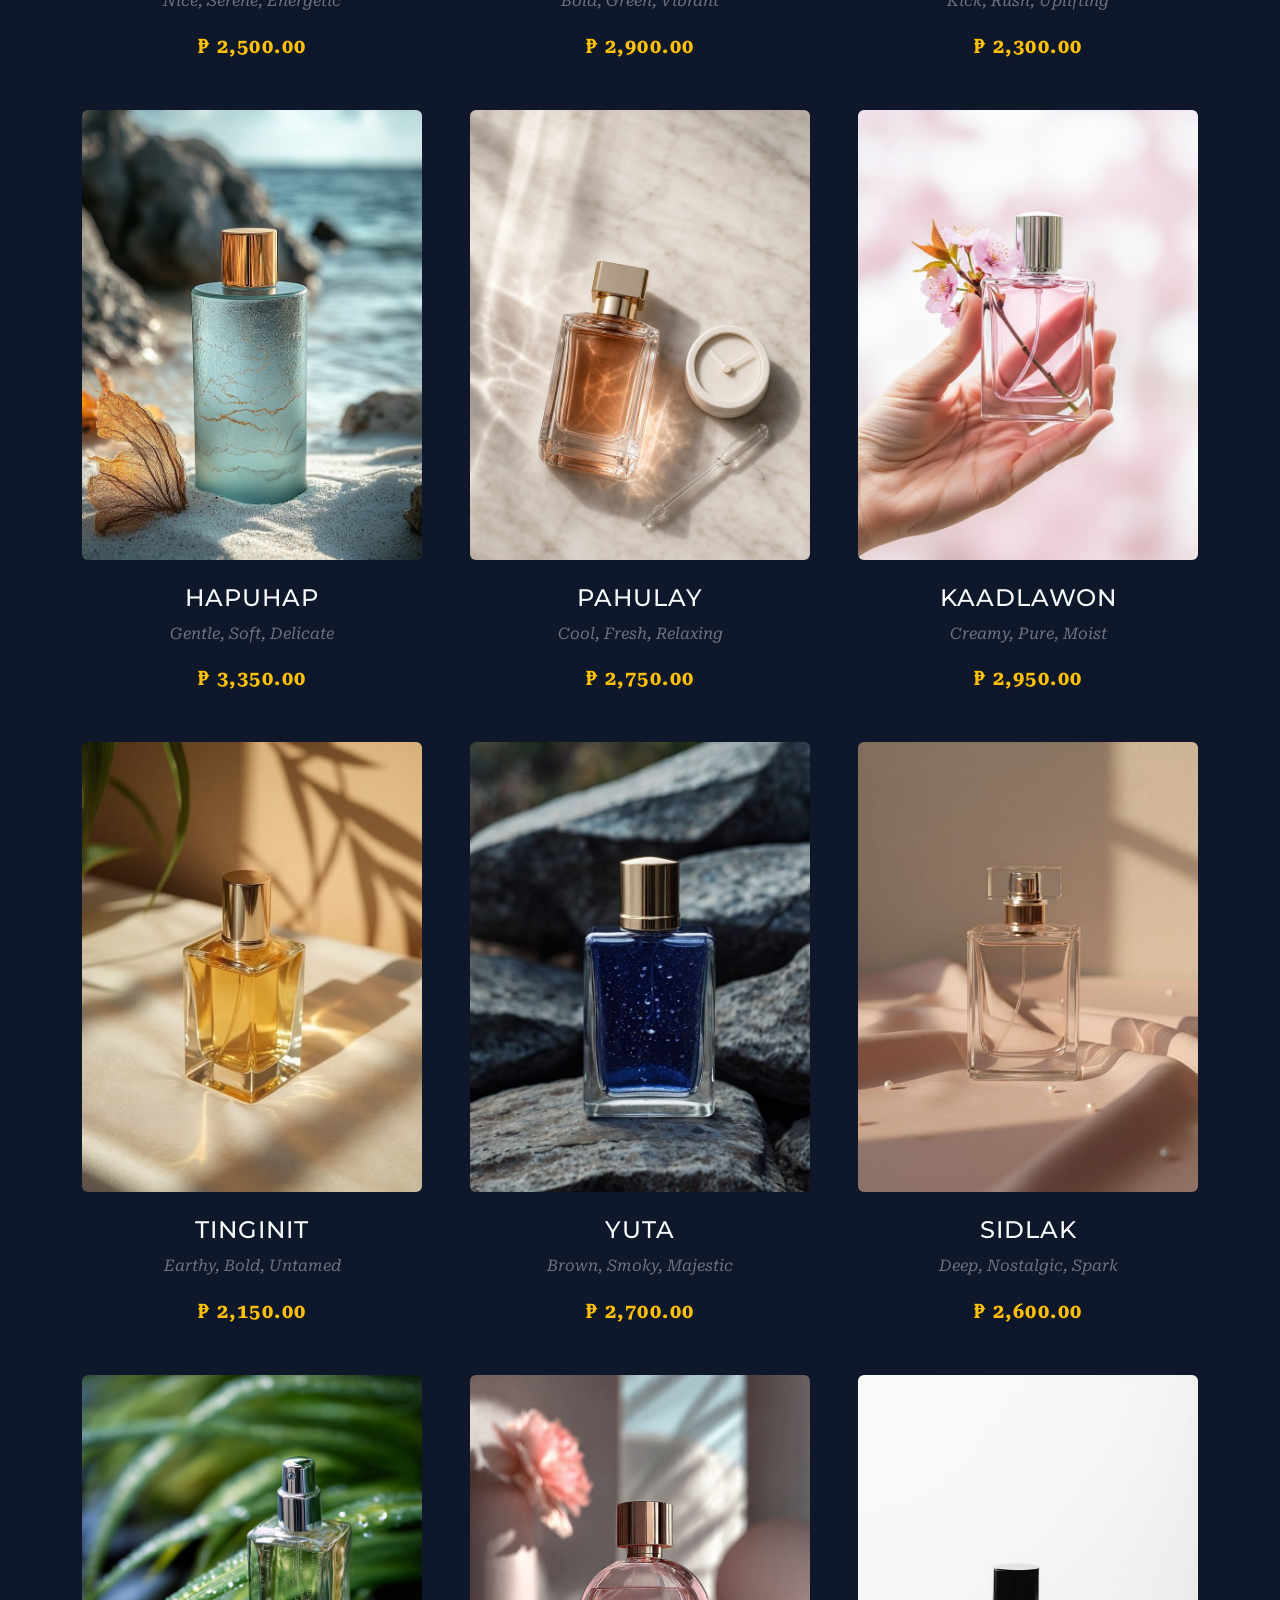
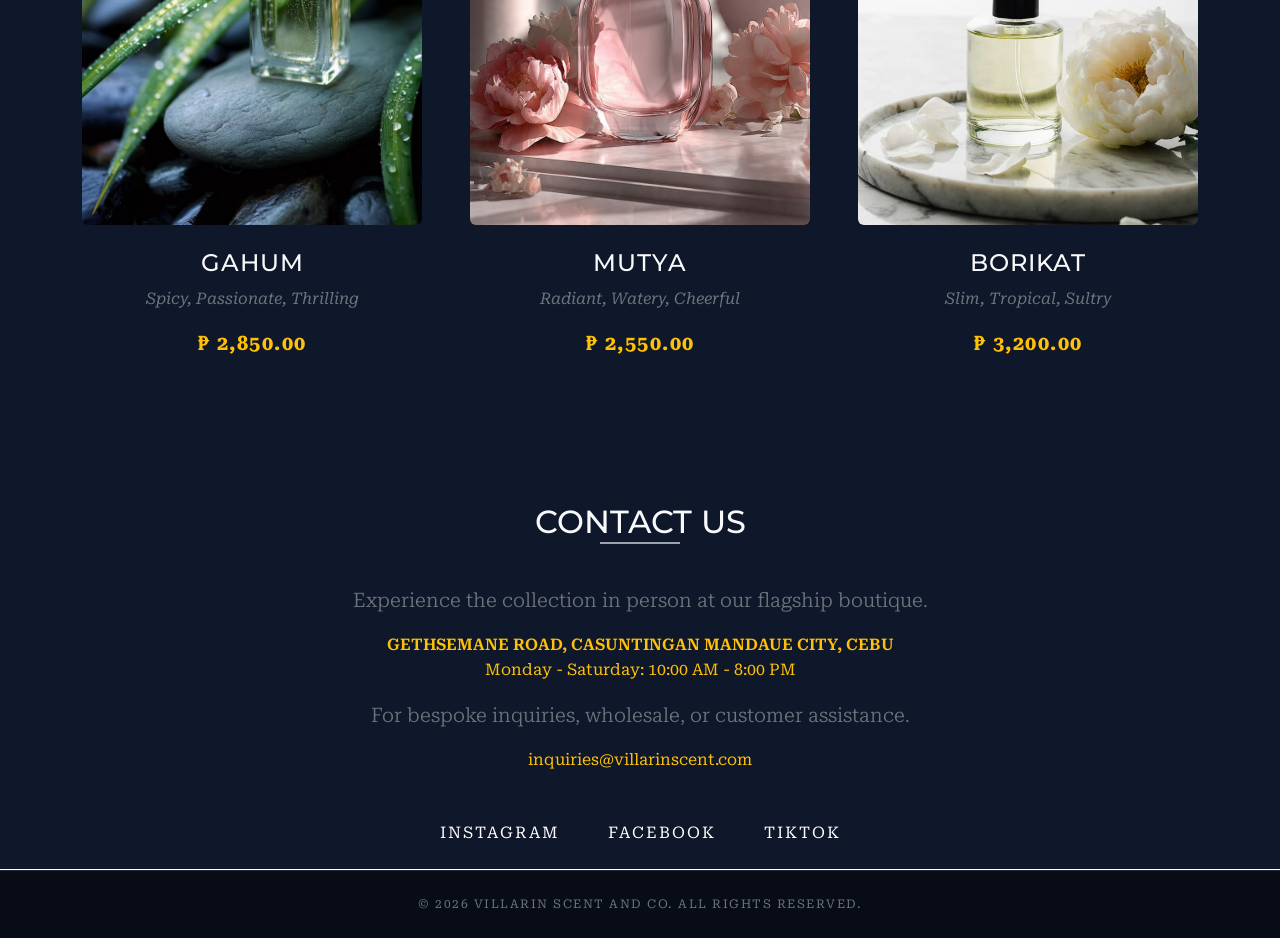
==== commit 0fbb5263: "[updating about us and contact us - correcting full collection details]" ====
--- a/gallery.html
+++ b/gallery.html
@@ -53,7 +53,7 @@
     <section class="pb-5 my-5 scroll-reveal">
         <div class="container">
             <div class="row g-5 justify-content-center">
-                
+                <!-- Product 1 -->
                 <div class="col-md-6 col-lg-4">
                     <div class="product-card w-100 h-100" style="flex: auto;">
                         <div class="product-image rounded" style="background-image: url('images/Isog.jpg');">
@@ -72,6 +72,7 @@
                     </div>
                 </div>
 
+                <!-- Product 2 -->
                 <div class="col-md-6 col-lg-4">
                     <div class="product-card w-100 h-100" style="flex: auto;">
                         <div class="product-image rounded" style="background-image: url('images/Lami.jpg');">
@@ -85,11 +86,12 @@
                             </a>
                         </div>
                         <h3 class="text-uppercase mt-4 fs-4 text-center" style="letter-spacing: 1px;">Lami</h3>
-                        <p class="text-secondary fst-italic text-center mt-2">Lush, Radiant, Floral</p>
+                        <p class="text-secondary fst-italic text-center mt-2">Diverse, Radiant, Flavorful</p>
                         <div class="text-warning fw-bold text-center mt-2 fs-5" style="letter-spacing: 1.5px;">₱ 2,800.00</div>
                     </div>
                 </div>
 
+                <!-- Product 3 -->
                 <div class="col-md-6 col-lg-4">
                     <div class="product-card w-100 h-100" style="flex: auto;">
                         <div class="product-image rounded" style="background-image: url('images/Lumay.jpg');">
@@ -103,11 +105,12 @@
                             </a>
                         </div>
                         <h3 class="text-uppercase mt-4 fs-4 text-center" style="letter-spacing: 1px;">Lumay</h3>
-                        <p class="text-secondary fst-italic text-center mt-2">Rich, Smoky, Enigmatic</p>
+                        <p class="text-secondary fst-italic text-center mt-2">Seducing, Smoky, Sweet</p>
                         <div class="text-warning fw-bold text-center mt-2 fs-5" style="letter-spacing: 1.5px;">₱ 2,650.00</div>
                     </div>
                 </div>
 
+                <!-- Product 4 -->
                 <div class="col-md-6 col-lg-4">
                     <div class="product-card w-100 h-100" style="flex: auto;">
                         <div class="product-image rounded" style="background-image: url('images/Kiat.jpg');">
@@ -121,11 +124,12 @@
                             </a>
                         </div>
                         <h3 class="text-uppercase mt-4 fs-4 text-center" style="letter-spacing: 1px;">Kiat</h3>
-                        <p class="text-secondary fst-italic text-center mt-2">Crisp, Serene, Aquatic</p>
+                        <p class="text-secondary fst-italic text-center mt-2">Nice, Serene, Energetic</p>
                         <div class="text-warning fw-bold text-center mt-2 fs-5" style="letter-spacing: 1.5px;">₱ 2,500.00</div>
                     </div>
                 </div>
 
+                <!-- Product 5 -->
                 <div class="col-md-6 col-lg-4">
                     <div class="product-card w-100 h-100" style="flex: auto;">
                         <div class="product-image rounded" style="background-image: url('images/Handuraw.jpg');">
@@ -139,11 +143,12 @@
                             </a>
                         </div>
                         <h3 class="text-uppercase mt-4 fs-4 text-center" style="letter-spacing: 1px;">Handuraw</h3>
-                        <p class="text-secondary fst-italic text-center mt-2">Bold, Fiery, Vibrant</p>
+                        <p class="text-secondary fst-italic text-center mt-2">Bold, Green, Vibrant</p>
                         <div class="text-warning fw-bold text-center mt-2 fs-5" style="letter-spacing: 1.5px;">₱ 2,900.00</div>
                     </div>
                 </div>
 
+                <!-- Product 6 -->
                 <div class="col-md-6 col-lg-4">
                     <div class="product-card w-100 h-100" style="flex: auto;">
                         <div class="product-image rounded" style="background-image: url('images/Pitik.jpg');">
@@ -157,11 +162,12 @@
                             </a>
                         </div>
                         <h3 class="text-uppercase mt-4 fs-4 text-center" style="letter-spacing: 1px;">Pitik</h3>
-                        <p class="text-secondary fst-italic text-center mt-2">Bright, Effervescent, Uplifting</p>
+                        <p class="text-secondary fst-italic text-center mt-2">Kick, Rush, Uplifting</p>
                         <div class="text-warning fw-bold text-center mt-2 fs-5" style="letter-spacing: 1.5px;">₱ 2,300.00</div>
                     </div>
                 </div>
 
+                <!-- Product 7 -->
                 <div class="col-md-6 col-lg-4">
                     <div class="product-card w-100 h-100" style="flex: auto;">
                         <div class="product-image rounded" style="background-image: url('images/Hapuhap.jpg');">
@@ -175,11 +181,12 @@
                             </a>
                         </div>
                         <h3 class="text-uppercase mt-4 fs-4 text-center" style="letter-spacing: 1px;">Hapuhap</h3>
-                        <p class="text-secondary fst-italic text-center mt-2">Ethereal, Dreamy, Delicate</p>
+                        <p class="text-secondary fst-italic text-center mt-2">Gentle, Soft, Delicate</p>
                         <div class="text-warning fw-bold text-center mt-2 fs-5" style="letter-spacing: 1.5px;">₱ 3,350.00</div>
                     </div>
                 </div>
 
+                <!-- Product 8 -->
                 <div class="col-md-6 col-lg-4">
                     <div class="product-card w-100 h-100" style="flex: auto;">
                         <div class="product-image rounded" style="background-image: url('images/Pahulay.jpg');">
@@ -193,11 +200,12 @@
                             </a>
                         </div>
                         <h3 class="text-uppercase mt-4 fs-4 text-center" style="letter-spacing: 1px;">Pahulay</h3>
-                        <p class="text-secondary fst-italic text-center mt-2">Cool, Fresh, Invigorating</p>
+                        <p class="text-secondary fst-italic text-center mt-2">Cool, Fresh, Relaxing</p>
                         <div class="text-warning fw-bold text-center mt-2 fs-5" style="letter-spacing: 1.5px;">₱ 2,750.00</div>
                     </div>
                 </div>
 
+                <!-- Product 9 -->
                 <div class="col-md-6 col-lg-4">
                     <div class="product-card w-100 h-100" style="flex: auto;">
                         <div class="product-image rounded" style="background-image: url('images/Kaadlawon.jpg');">
@@ -211,11 +219,12 @@
                             </a>
                         </div>
                         <h3 class="text-uppercase mt-4 fs-4 text-center" style="letter-spacing: 1px;">Kaadlawon</h3>
-                        <p class="text-secondary fst-italic text-center mt-2">Creamy, Pure, Gourmand</p>
+                        <p class="text-secondary fst-italic text-center mt-2">Creamy, Pure, Moist</p>
                         <div class="text-warning fw-bold text-center mt-2 fs-5" style="letter-spacing: 1.5px;">₱ 2,950.00</div>
                     </div>
                 </div>
 
+                <!-- Product 10 -->
                 <div class="col-md-6 col-lg-4">
                     <div class="product-card w-100 h-100" style="flex: auto;">
                         <div class="product-image rounded" style="background-image: url('images/Tinginit.jpg');">
@@ -234,6 +243,7 @@
                     </div>
                 </div>
 
+                <!-- Product 11 -->
                 <div class="col-md-6 col-lg-4">
                     <div class="product-card w-100 h-100" style="flex: auto;">
                         <div class="product-image rounded" style="background-image: url('images/Yuta.jpg');">
@@ -247,11 +257,12 @@
                             </a>
                         </div>
                         <h3 class="text-uppercase mt-4 fs-4 text-center" style="letter-spacing: 1px;">Yuta</h3>
-                        <p class="text-secondary fst-italic text-center mt-2">Enchanting, Sweet, Majestic</p>
+                        <p class="text-secondary fst-italic text-center mt-2">Brown, Smoky, Majestic</p>
                         <div class="text-warning fw-bold text-center mt-2 fs-5" style="letter-spacing: 1.5px;">₱ 2,700.00</div>
                     </div>
                 </div>
 
+                <!-- Product 12 -->
                 <div class="col-md-6 col-lg-4">
                     <div class="product-card w-100 h-100" style="flex: auto;">
                         <div class="product-image rounded" style="background-image: url('images/Sidlak.jpg');">
@@ -265,11 +276,12 @@
                             </a>
                         </div>
                         <h3 class="text-uppercase mt-4 fs-4 text-center" style="letter-spacing: 1px;">Sidlak</h3>
-                        <p class="text-secondary fst-italic text-center mt-2">Deep, Nostalgic, Grounding</p>
+                        <p class="text-secondary fst-italic text-center mt-2">Deep, Nostalgic, Spark</p>
                         <div class="text-warning fw-bold text-center mt-2 fs-5" style="letter-spacing: 1.5px;">₱ 2,600.00</div>
                     </div>
                 </div>
 
+                <!-- Product 13 -->
                 <div class="col-md-6 col-lg-4">
                     <div class="product-card w-100 h-100" style="flex: auto;">
                         <div class="product-image rounded" style="background-image: url('images/Gahum.jpg');">
@@ -288,6 +300,7 @@
                     </div>
                 </div>
 
+                <!-- Product 14 -->
                 <div class="col-md-6 col-lg-4">
                     <div class="product-card w-100 h-100" style="flex: auto;">
                         <div class="product-image rounded" style="background-image: url('images/Mutya.jpg');">
@@ -301,11 +314,12 @@
                             </a>
                         </div>
                         <h3 class="text-uppercase mt-4 fs-4 text-center" style="letter-spacing: 1px;">Mutya</h3>
-                        <p class="text-secondary fst-italic text-center mt-2">Radiant, Zesty, Cheerful</p>
+                        <p class="text-secondary fst-italic text-center mt-2">Radiant, Watery, Cheerful</p>
                         <div class="text-warning fw-bold text-center mt-2 fs-5" style="letter-spacing: 1.5px;">₱ 2,550.00</div>
                     </div>
                 </div>
 
+                <!-- Product 15 -->
                 <div class="col-md-6 col-lg-4">
                     <div class="product-card w-100 h-100" style="flex: auto;">
                         <div class="product-image rounded" style="background-image: url('images/Borikat.jpg');">
@@ -319,7 +333,7 @@
                             </a>
                         </div>
                         <h3 class="text-uppercase mt-4 fs-4 text-center" style="letter-spacing: 1px;">Borikat</h3>
-                        <p class="text-secondary fst-italic text-center mt-2">Magnetic, Tropical, Sultry</p>
+                        <p class="text-secondary fst-italic text-center mt-2">Slim, Tropical, Sultry</p>
                         <div class="text-warning fw-bold text-center mt-2 fs-5" style="letter-spacing: 1.5px;">₱ 3,200.00</div>
                     </div>
                 </div>
@@ -328,14 +342,17 @@
         </div>
     </section>
 
-    <section id="contact-us" class="bg-alt pt-5 mt-5 pb-4 mb-0 scroll-reveal">
-        <div class="container text-center py-4">
+    <section id="contact-us" class="pt-5 mt-5 pb-4 mb-0 scroll-reveal">
+        <div class="container text-center">
             <h2 class="text-uppercase mb-0">Contact Us</h2>
             <div class="divider"></div>
+            <p class="lead text-secondary">Experience the collection in person at our flagship boutique.</p>
+            <p class="fs-6 text-warning text-uppercase fw-semibold my-0">Gethsemane Road, Casuntingan Mandaue City, Cebu</p>
+            <p class="text-warning">Monday - Saturday: 10:00 AM - 8:00 PM</p>
             <p class="lead text-secondary">For bespoke inquiries, wholesale, or customer assistance.</p>
-            <a href="mailto:inquiries@villarinscent.com" class="email-link mt-3 text-uppercase text-white text-decoration-none pb-1 fs-4 d-inline-block">inquiries@villarinscent.com</a>
+            <a href="#" class="email-link text-lowercase text-warning text-decoration-none pb-10 fs-6 d-inline-block">inquiries@villarinscent.com</a>
             
-            <div class="d-flex justify-content-center gap-5 mt-5 pb-4">
+            <div class="d-flex justify-content-center gap-5 mt-5 pb-6">
                 <a href="#" class="social-link text-white text-uppercase text-decoration-none" style="letter-spacing: 2px;">Instagram</a>
                 <a href="#" class="social-link text-white text-uppercase text-decoration-none" style="letter-spacing: 2px;">Facebook</a>
                 <a href="#" class="social-link text-white text-uppercase text-decoration-none" style="letter-spacing: 2px;">TikTok</a>
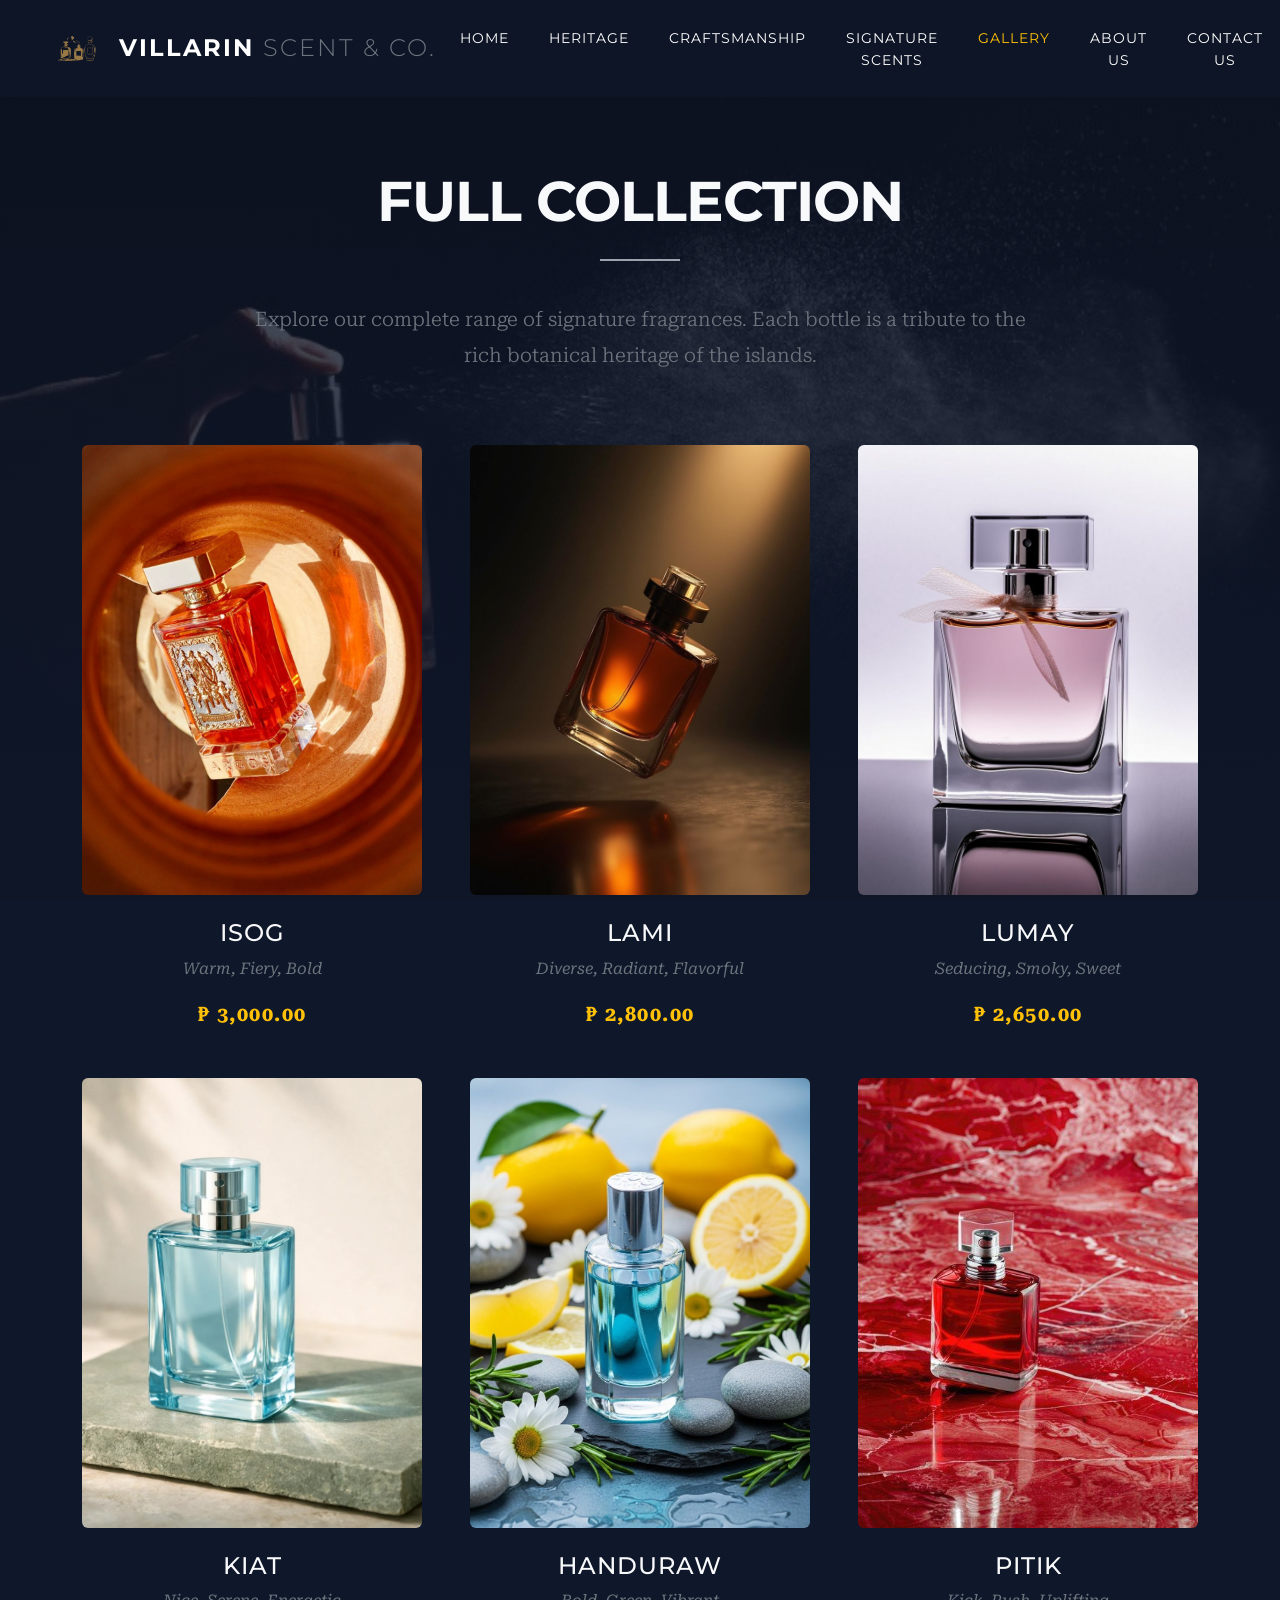
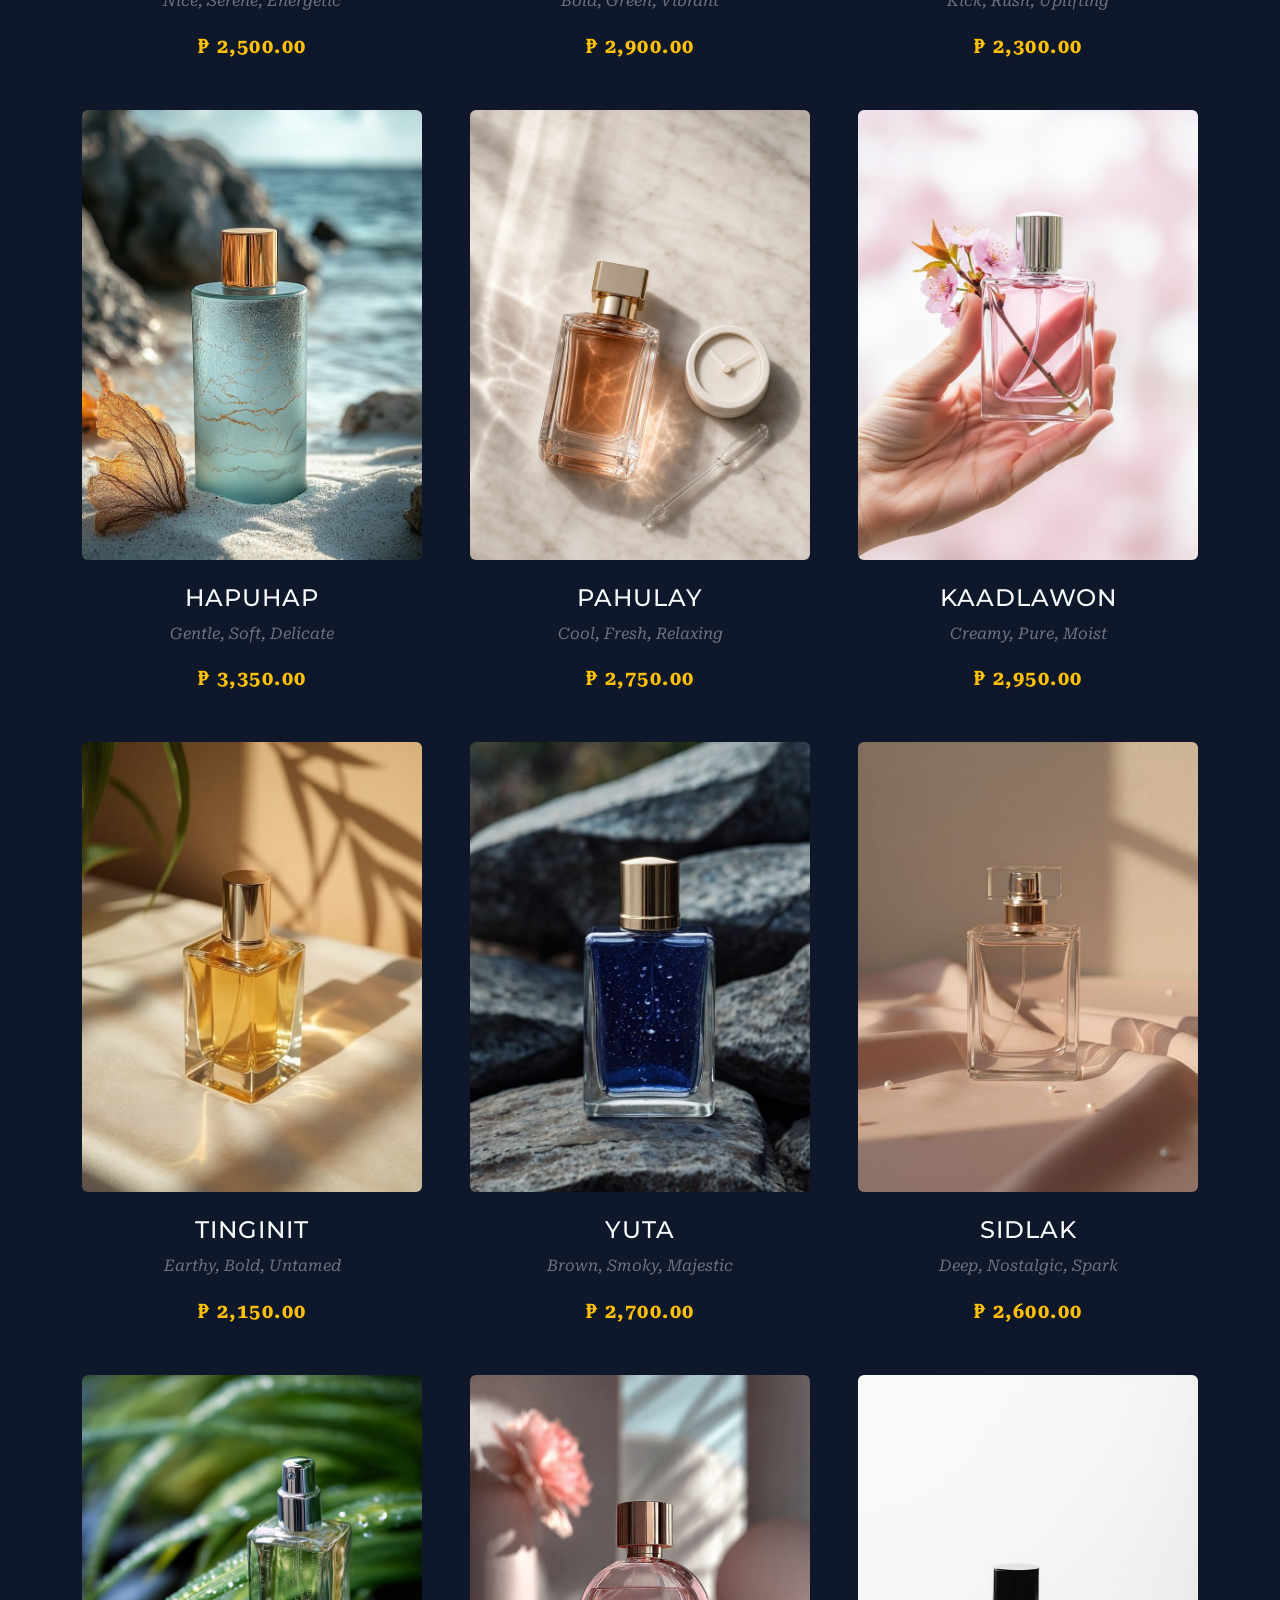
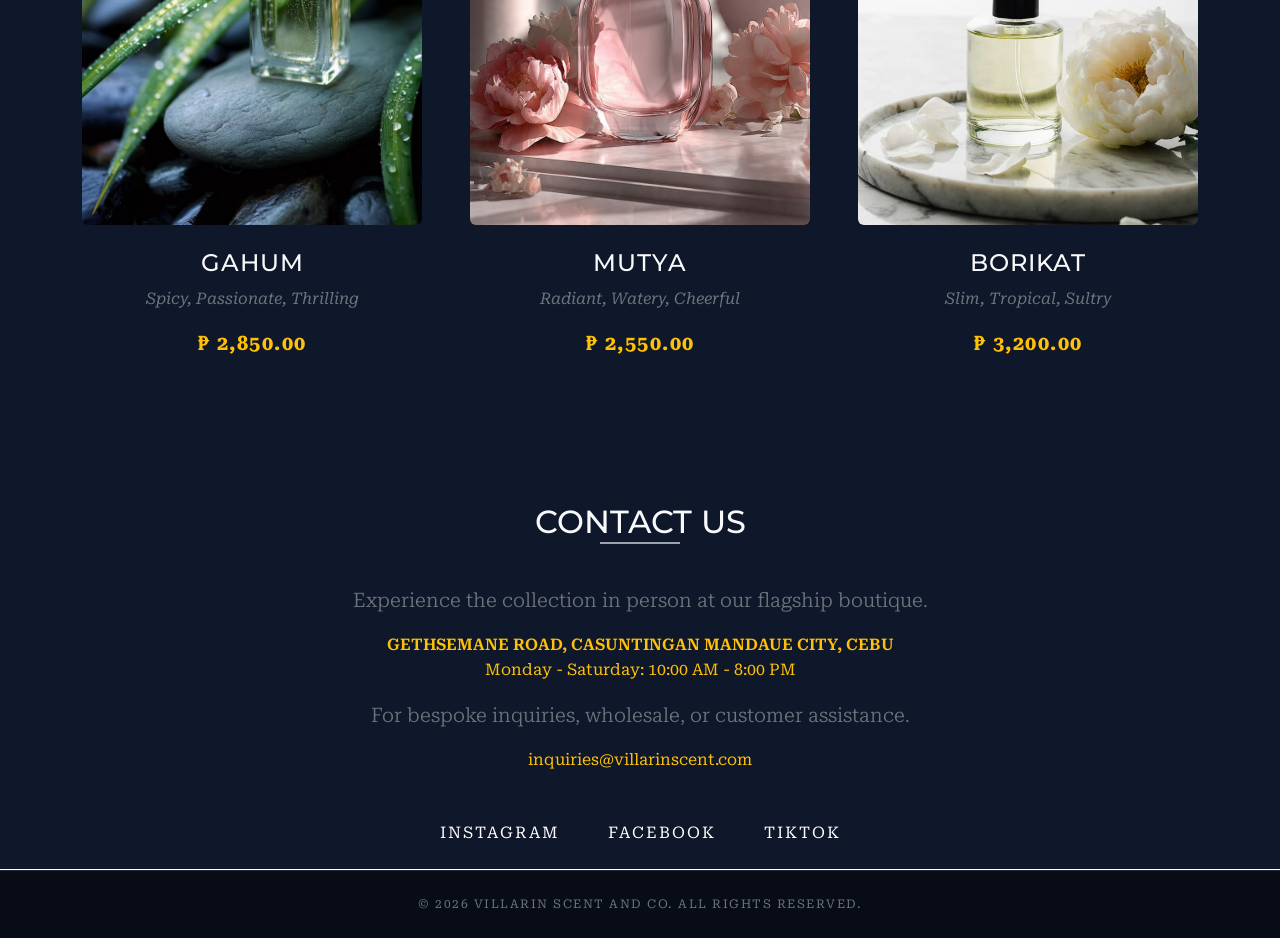
==== commit fe944078: "correcting to about us nav on gallery.html" ====
--- a/gallery.html
+++ b/gallery.html
@@ -33,7 +33,7 @@
                     <li class="nav-item"><a class="nav-link custom-nav-link text-white text-uppercase" href="index.html#craftsmanship">Craftsmanship</a></li>
                     <li class="nav-item"><a class="nav-link custom-nav-link text-white text-uppercase" href="index.html#signature-scents">Signature Scents</a></li>
                     <li class="nav-item"><a class="nav-link text-warning text-uppercase position-relative" style="letter-spacing: 1px; font-size: 0.85rem;" href="gallery.html">Gallery</a></li>
-                    <li class="nav-item"><a class="nav-link custom-nav-link text-white text-uppercase" href="index.html#visit-us">Visit Us</a></li>
+                    <li class="nav-item"><a class="nav-link custom-nav-link text-white text-uppercase" href="index.html#about-us">About Us</a></li>
                     <li class="nav-item"><a class="nav-link custom-nav-link text-white text-uppercase" href="#contact-us">Contact Us</a></li>
                 </ul>
             </div>
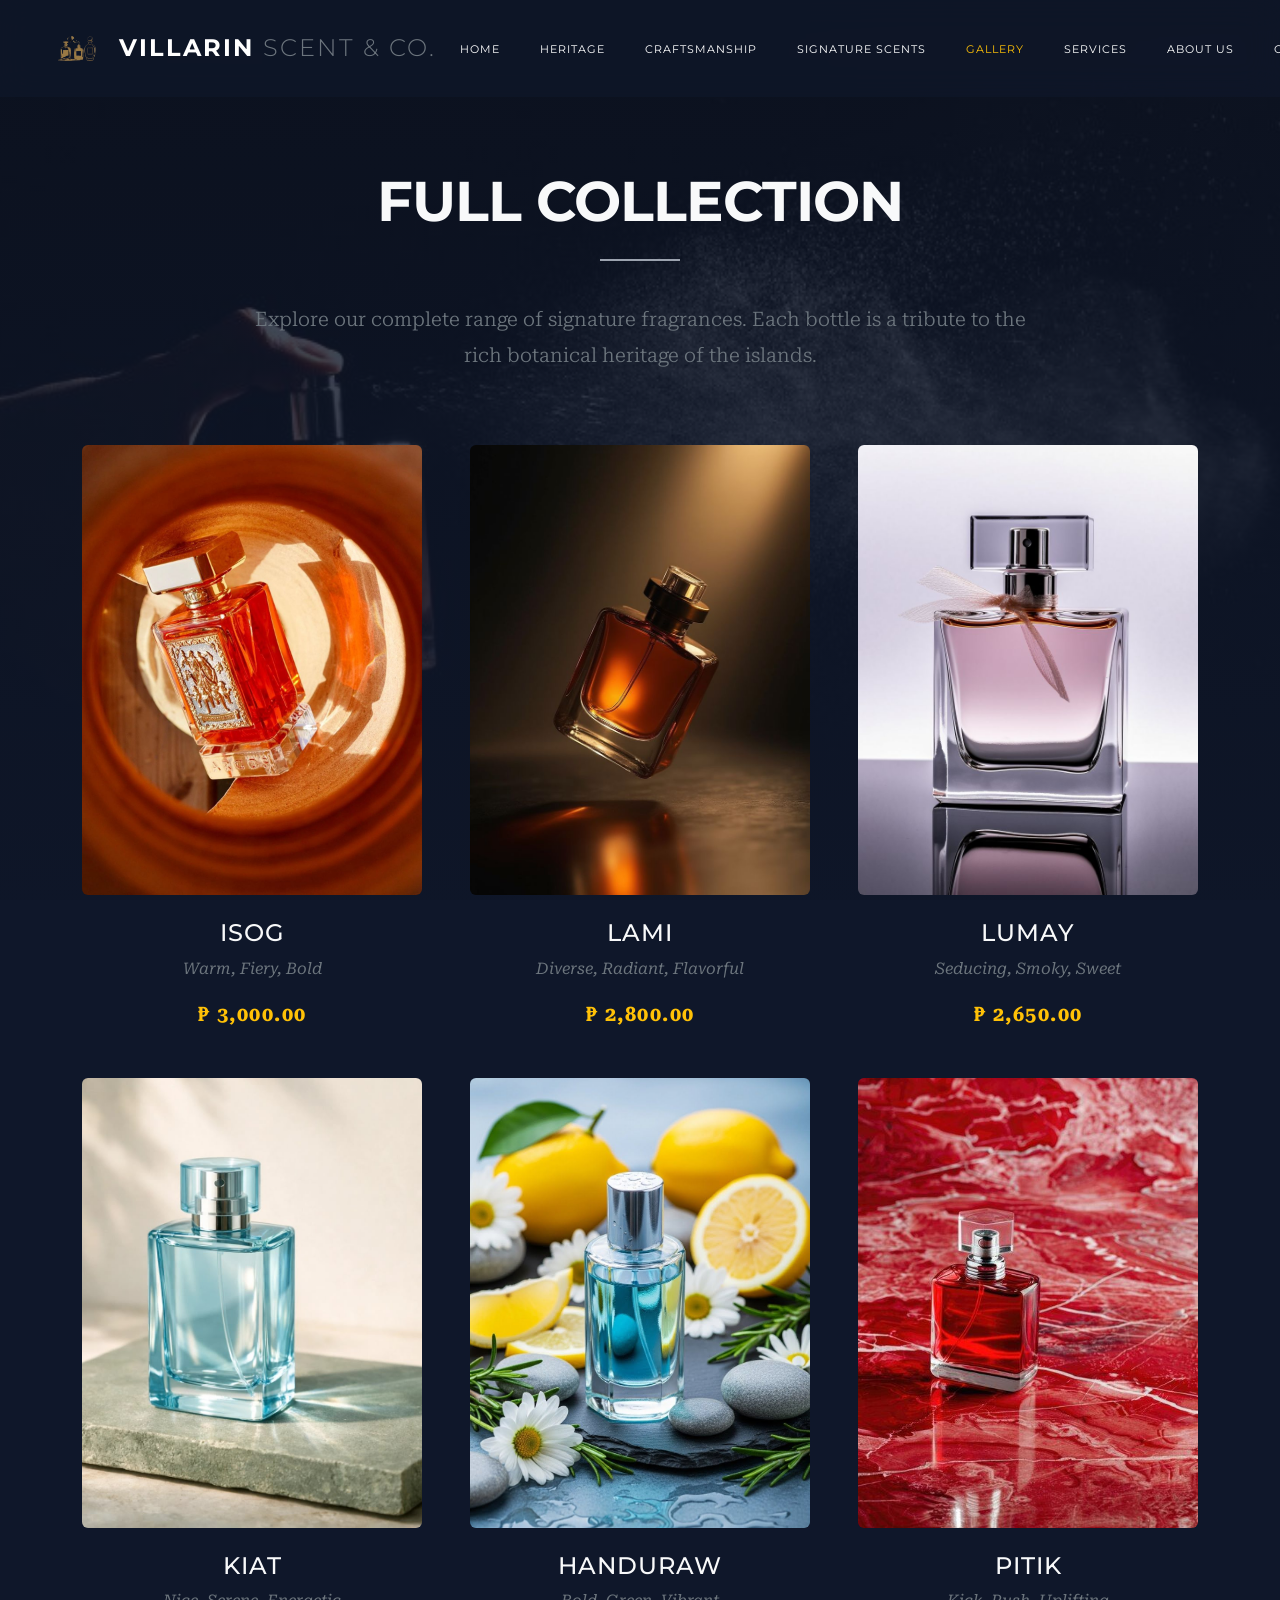
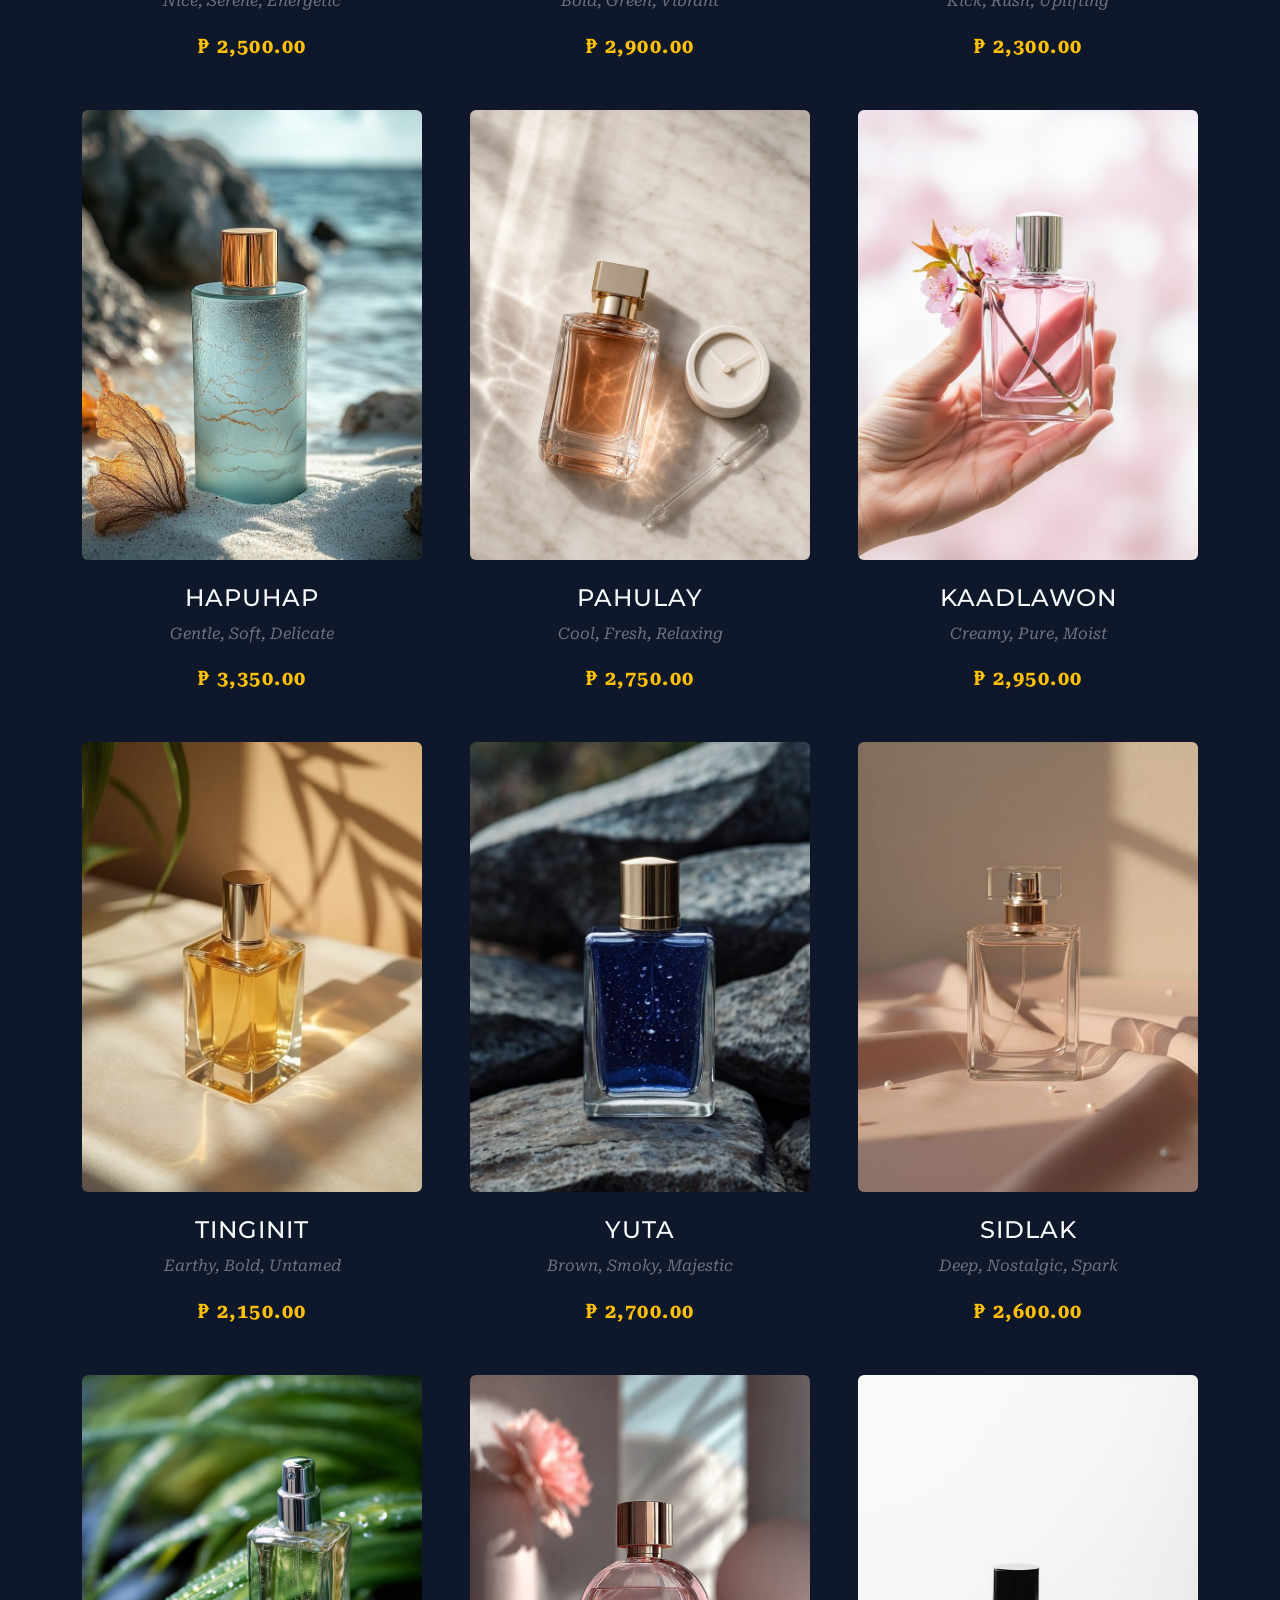
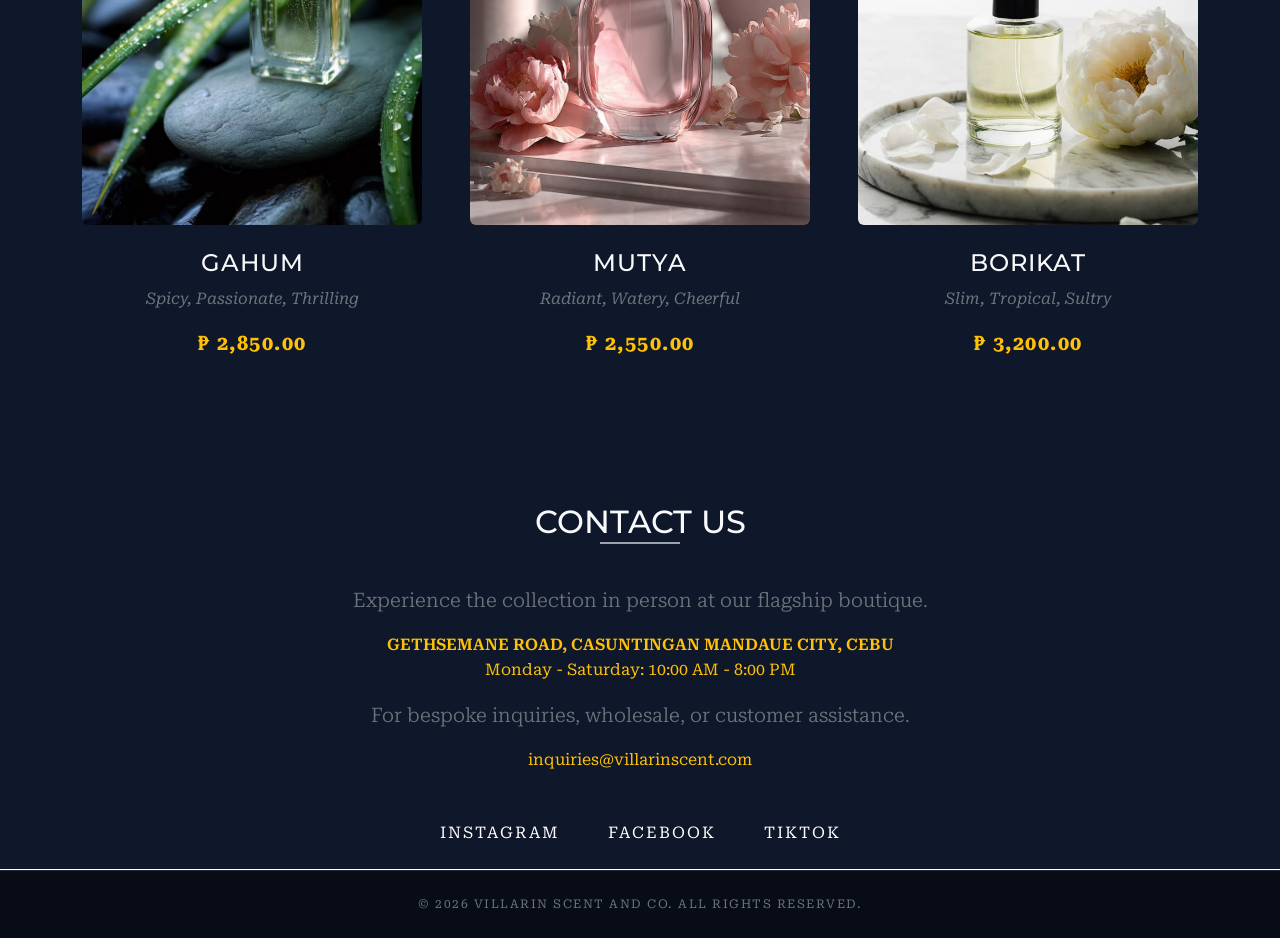
==== commit 92a9cd2f: "[transferred to IT313 - with added services.html]" ====
--- a/gallery.html
+++ b/gallery.html
@@ -32,7 +32,8 @@
                     <li class="nav-item"><a class="nav-link custom-nav-link text-white text-uppercase" href="index.html#heritage">Heritage</a></li>
                     <li class="nav-item"><a class="nav-link custom-nav-link text-white text-uppercase" href="index.html#craftsmanship">Craftsmanship</a></li>
                     <li class="nav-item"><a class="nav-link custom-nav-link text-white text-uppercase" href="index.html#signature-scents">Signature Scents</a></li>
-                    <li class="nav-item"><a class="nav-link text-warning text-uppercase position-relative" style="letter-spacing: 1px; font-size: 0.85rem;" href="gallery.html">Gallery</a></li>
+                    <li class="nav-item"><a class="nav-link custom-nav-link text-warning text-uppercase" href="gallery.html">Gallery</a></li>
+                    <li class="nav-item"><a class="nav-link custom-nav-link text-white text-uppercase" href="services.html">Services</a></li>
                     <li class="nav-item"><a class="nav-link custom-nav-link text-white text-uppercase" href="index.html#about-us">About Us</a></li>
                     <li class="nav-item"><a class="nav-link custom-nav-link text-white text-uppercase" href="#contact-us">Contact Us</a></li>
                 </ul>
--- a/css/style.css
+++ b/css/style.css
@@ -63,7 +63,8 @@
 
 /* Nav Link Hover Underline */
 .custom-nav-link {
-    font-size: 0.85rem;
+    font-size: 0.70rem;
+    white-space: nowrap;
     letter-spacing: 1px;
     position: relative;
     padding-bottom: 5px;
@@ -273,3 +274,20 @@
     .prev-btn { left: 10px; } .next-btn { right: 10px; }
     .carousel-btn { width: 45px; height: 45px; font-size: 1rem; }
 }
+
+/* Makes placeholder texts visible light gray */
+.form-control::placeholder {
+    color: rgba(255, 255, 255, 0.7) !important;
+}
+
+/* Ensure typed in text white */
+.form-control, .form-control:focus {
+    color: #ffffff !important;
+    background-color: rgba(255, 255, 255, 0.05) !important;
+}
+
+/* Calendar and clock icon on white */
+::-webkit-calendar-picker-indicator {
+    filter: invert(1);
+    cursor: pointer;
+}
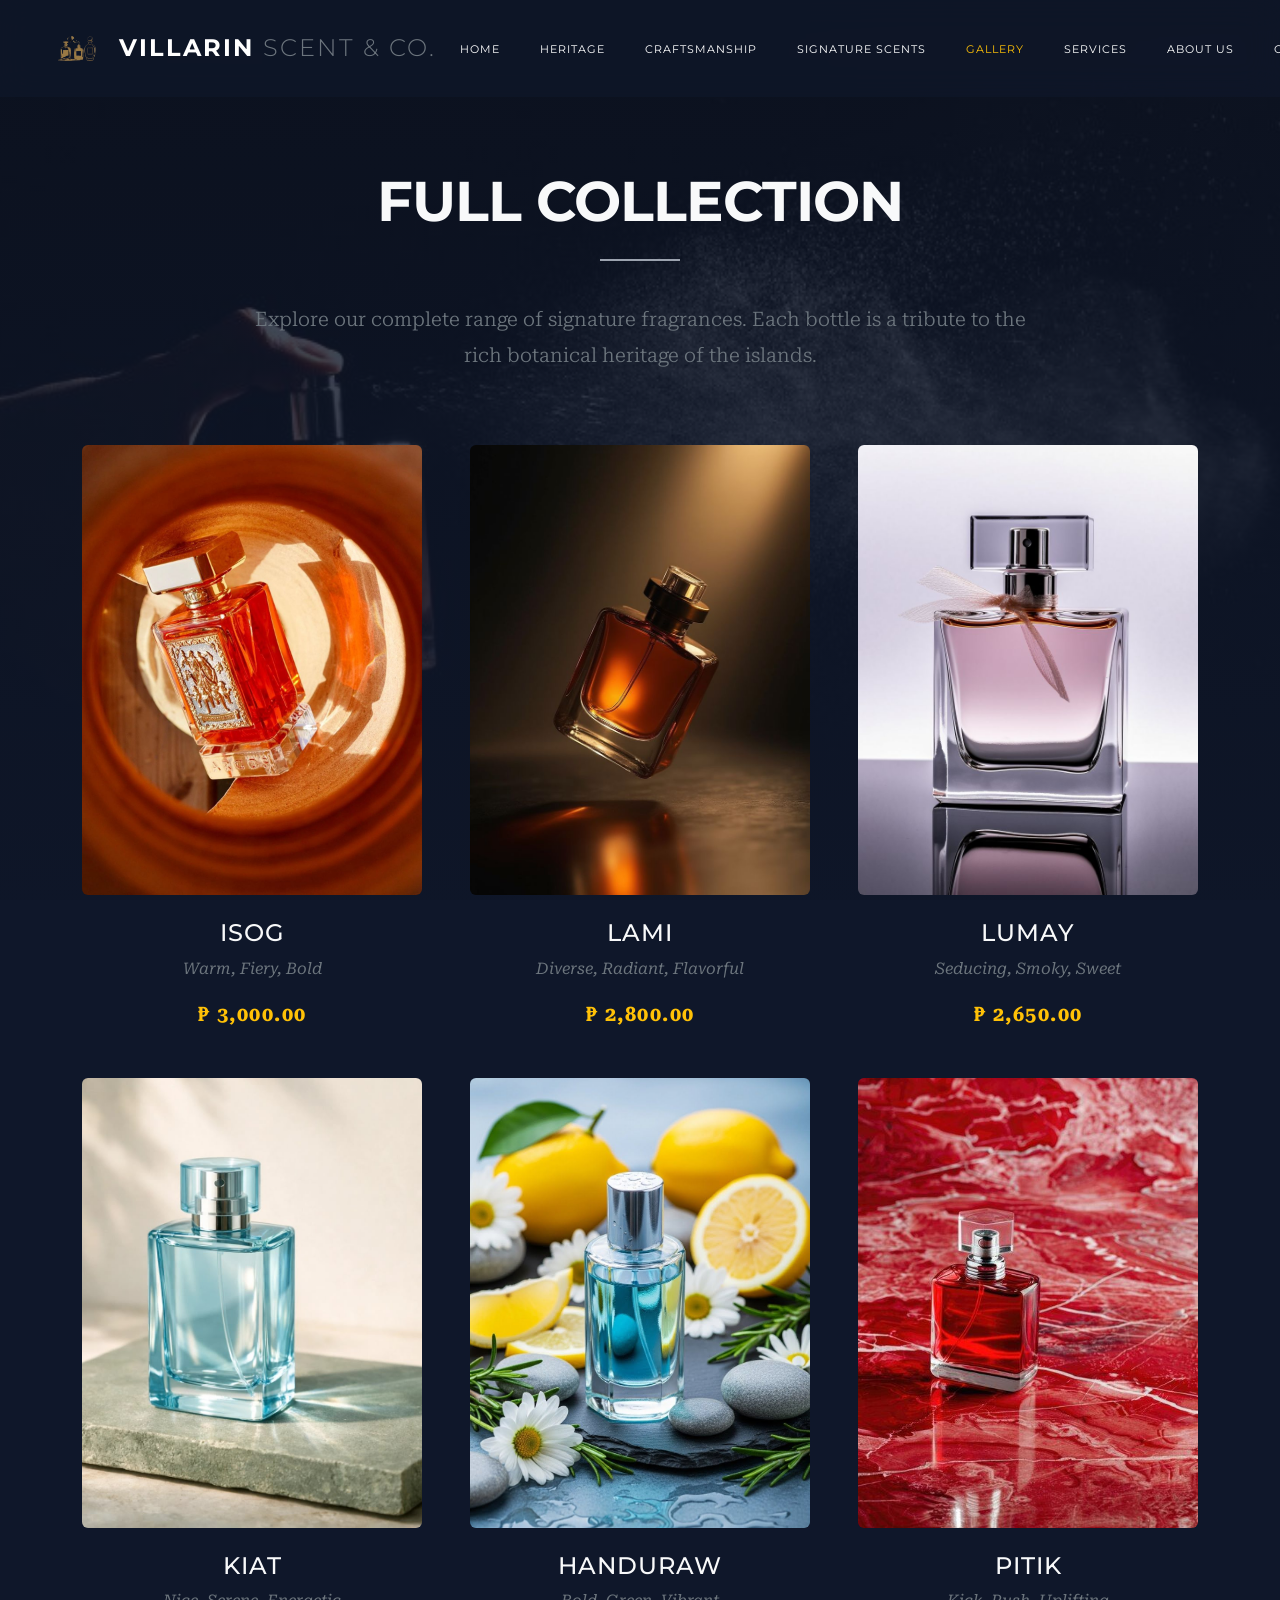
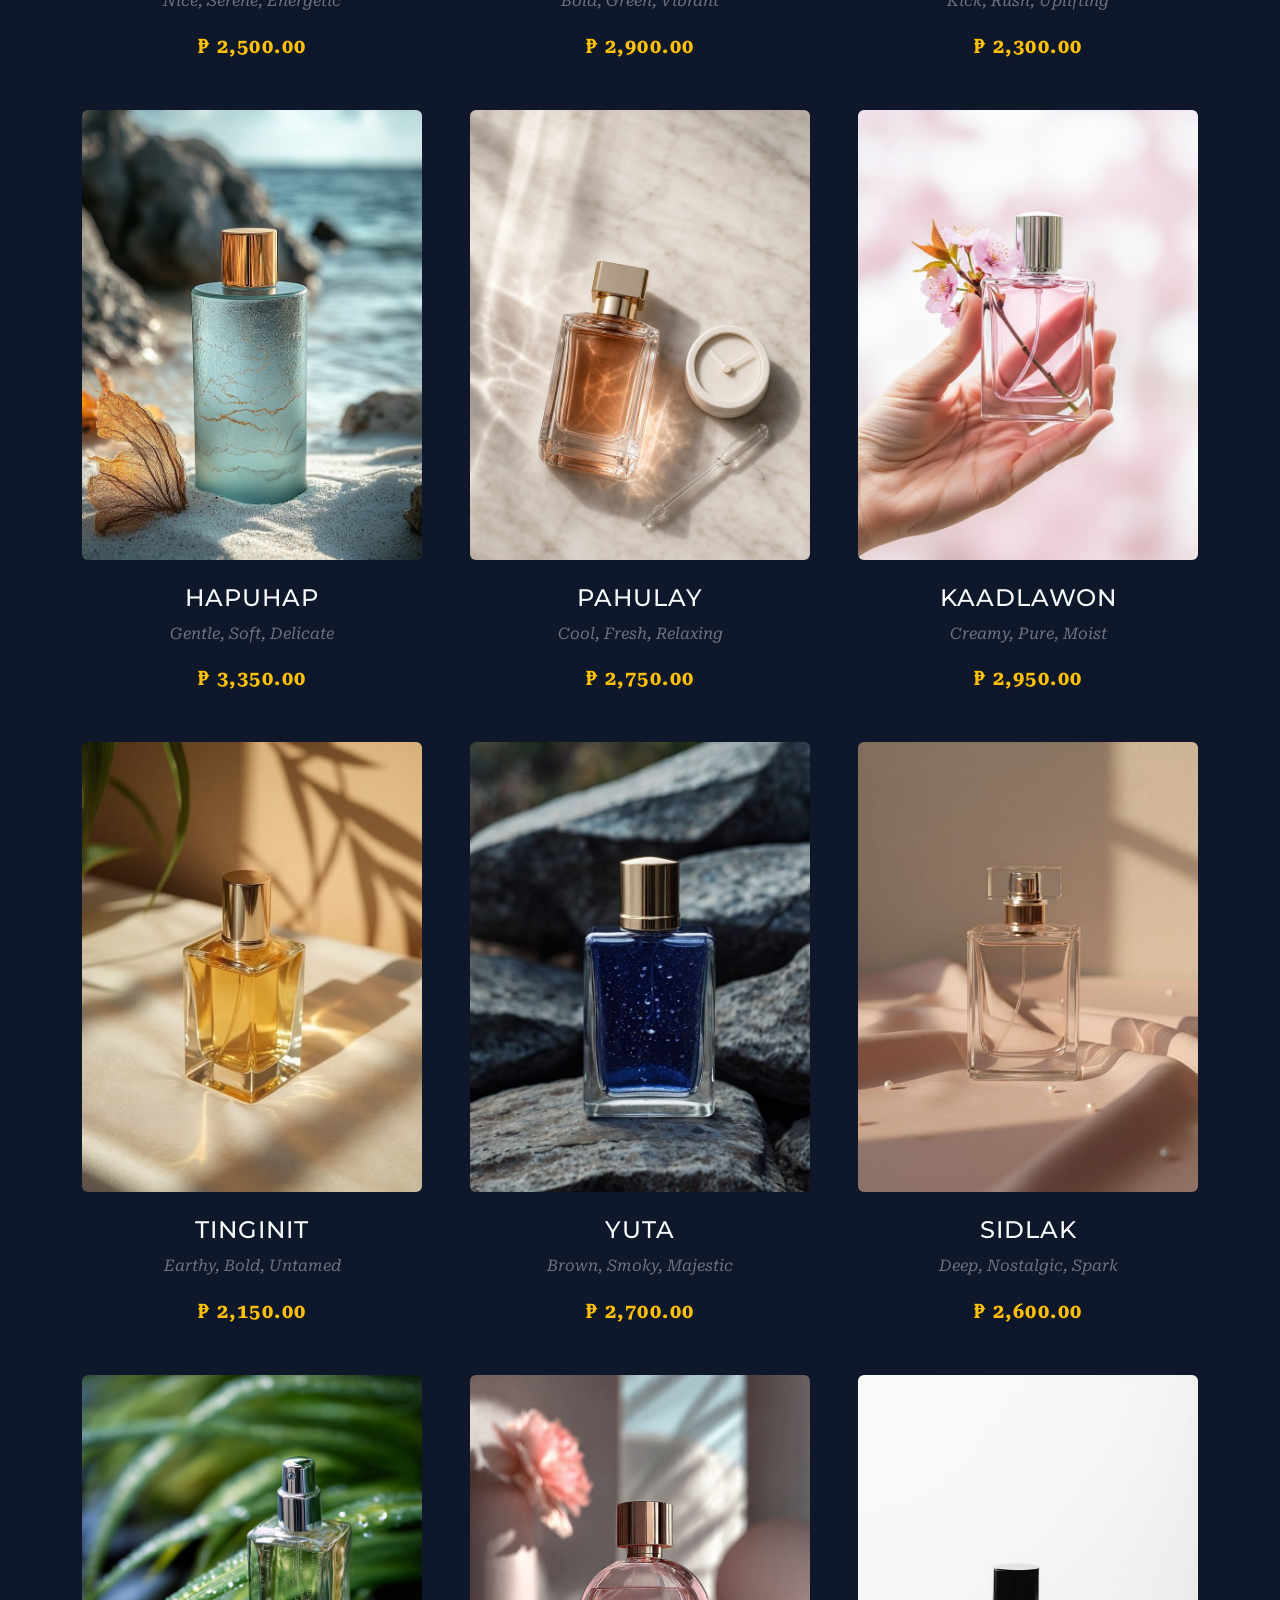
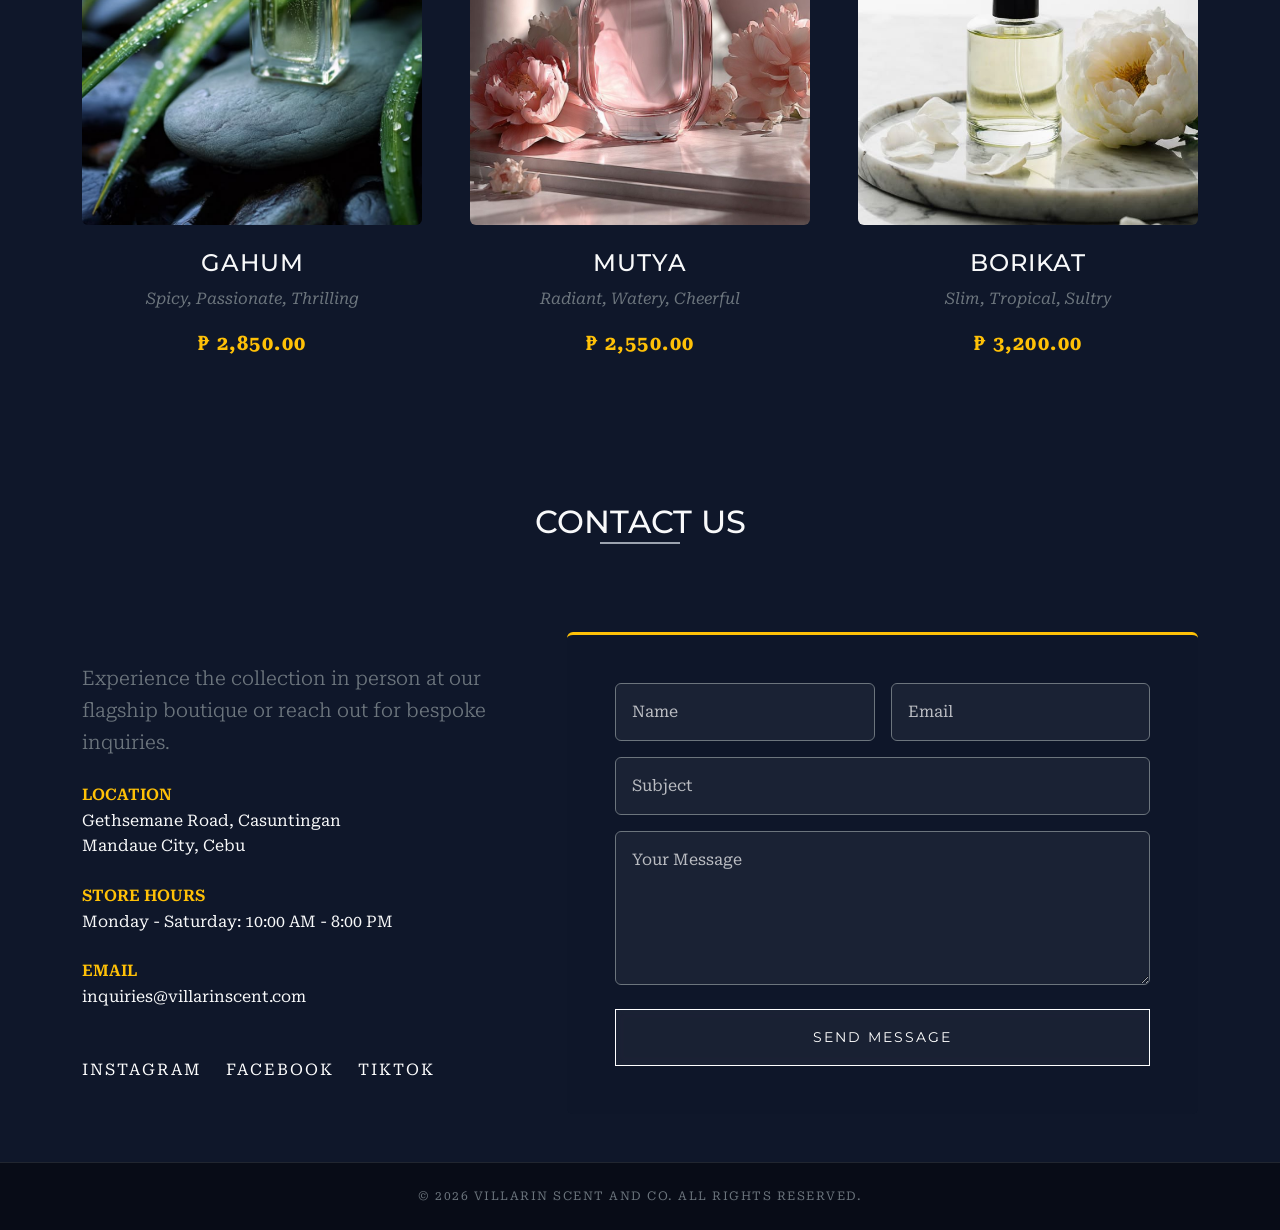
==== commit ea195a13: "feat: adding Contact Us update and button" ====
--- a/gallery.html
+++ b/gallery.html
@@ -343,20 +343,60 @@
         </div>
     </section>
 
-    <section id="contact-us" class="pt-5 mt-5 pb-4 mb-0 scroll-reveal">
-        <div class="container text-center">
-            <h2 class="text-uppercase mb-0">Contact Us</h2>
+    <section id="contact-us" class="pt-5 mt-5 pb-5 mb-0 scroll-reveal">
+        <div class="container">
+            <h2 class="text-center text-uppercase mb-0">Contact Us</h2>
             <div class="divider"></div>
-            <p class="lead text-secondary">Experience the collection in person at our flagship boutique.</p>
-            <p class="fs-6 text-warning text-uppercase fw-semibold my-0">Gethsemane Road, Casuntingan Mandaue City, Cebu</p>
-            <p class="text-warning">Monday - Saturday: 10:00 AM - 8:00 PM</p>
-            <p class="lead text-secondary">For bespoke inquiries, wholesale, or customer assistance.</p>
-            <a href="#" class="email-link text-lowercase text-warning text-decoration-none pb-10 fs-6 d-inline-block">inquiries@villarinscent.com</a>
             
-            <div class="d-flex justify-content-center gap-5 mt-5 pb-6">
-                <a href="#" class="social-link text-white text-uppercase text-decoration-none" style="letter-spacing: 2px;">Instagram</a>
-                <a href="#" class="social-link text-white text-uppercase text-decoration-none" style="letter-spacing: 2px;">Facebook</a>
-                <a href="#" class="social-link text-white text-uppercase text-decoration-none" style="letter-spacing: 2px;">TikTok</a>
+            <div class="row g-5 mt-2">
+                <!-- Contact Info -->
+                <div class="col-lg-5 text-center text-lg-start d-flex flex-column justify-content-center">
+                    <p class="lead text-secondary mb-4">Experience the collection in person at our flagship boutique or reach out for bespoke inquiries.</p>
+                    
+                    <p class="fs-6 text-warning text-uppercase fw-semibold my-0">Location</p>
+                    <p class="text-light mb-4">Gethsemane Road, Casuntingan<br>Mandaue City, Cebu</p>
+                    
+                    <p class="fs-6 text-warning text-uppercase fw-semibold my-0">Store Hours</p>
+                    <p class="text-light mb-4">Monday - Saturday: 10:00 AM - 8:00 PM</p>
+                    
+                    <p class="fs-6 text-warning text-uppercase fw-semibold my-0">Email</p>
+                    <a class="text-lowercase text-light text-decoration-none mb-5 d-inline-block">inquiries@villarinscent.com</a>
+                    
+                    <div class="d-flex justify-content-center justify-content-lg-start gap-4">
+                        <a href="#" class="social-link text-white text-uppercase text-decoration-none" style="letter-spacing: 2px;">Instagram</a>
+                        <a href="#" class="social-link text-white text-uppercase text-decoration-none" style="letter-spacing: 2px;">Facebook</a>
+                        <a href="#" class="social-link text-white text-uppercase text-decoration-none" style="letter-spacing: 2px;">TikTok</a>
+                    </div>
+                </div>
+                
+                <!-- Contact Form -->
+                <div class="col-lg-7">
+                    <div class="glass-panel p-4 p-md-5 rounded border-top border-warning border-3 h-100">
+                        <form id="contactForm">
+                            <div class="row g-3 mb-3">
+                                <div class="col-md-6">
+                                    <input type="text" class="form-control bg-transparent text-white border-secondary p-3" placeholder="Name" required>
+                                </div>
+                                <div class="col-md-6">
+                                    <input type="email" class="form-control bg-transparent text-white border-secondary p-3" placeholder="Email" required>
+                                </div>
+                            </div>
+                            <div class="mb-3">
+                                <input type="text" class="form-control bg-transparent text-white border-secondary p-3" placeholder="Subject" required>
+                            </div>
+                            <div class="mb-4">
+                                <textarea class="form-control bg-transparent text-white border-secondary p-3" rows="5" placeholder="Your Message" required></textarea>
+                            </div>
+                            <button type="submit" class="cta-button text-uppercase w-100 py-3">Send Message</button>
+                        </form>
+                        
+                        <!-- Success Message -->
+                        <div id="contactSuccess" class="text-center d-none py-5">
+                            <h4 class="text-uppercase text-warning mb-3">Message Sent!</h4>
+                            <p class="text-light mb-0">Thank you for reaching out. Our team will get back to you shortly.</p>
+                        </div>
+                    </div>
+                </div>
             </div>
         </div>
     </section>
